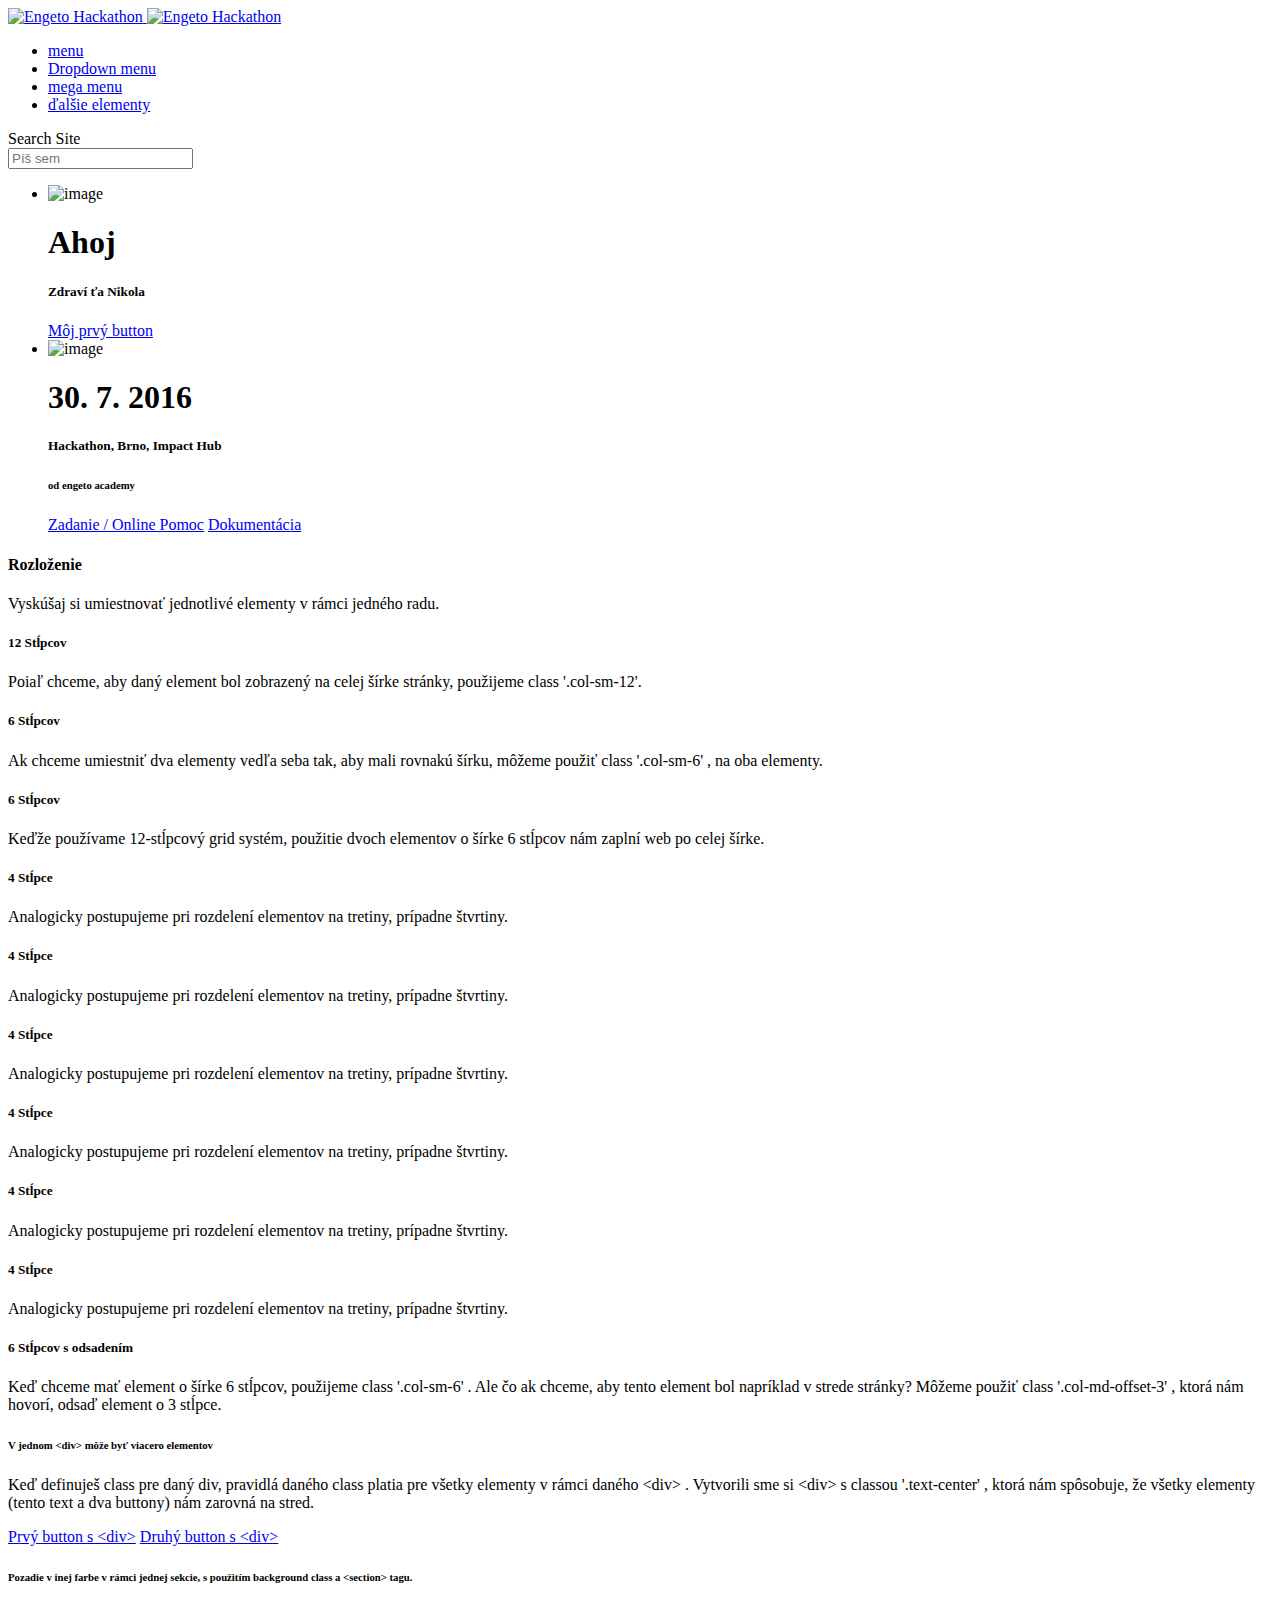
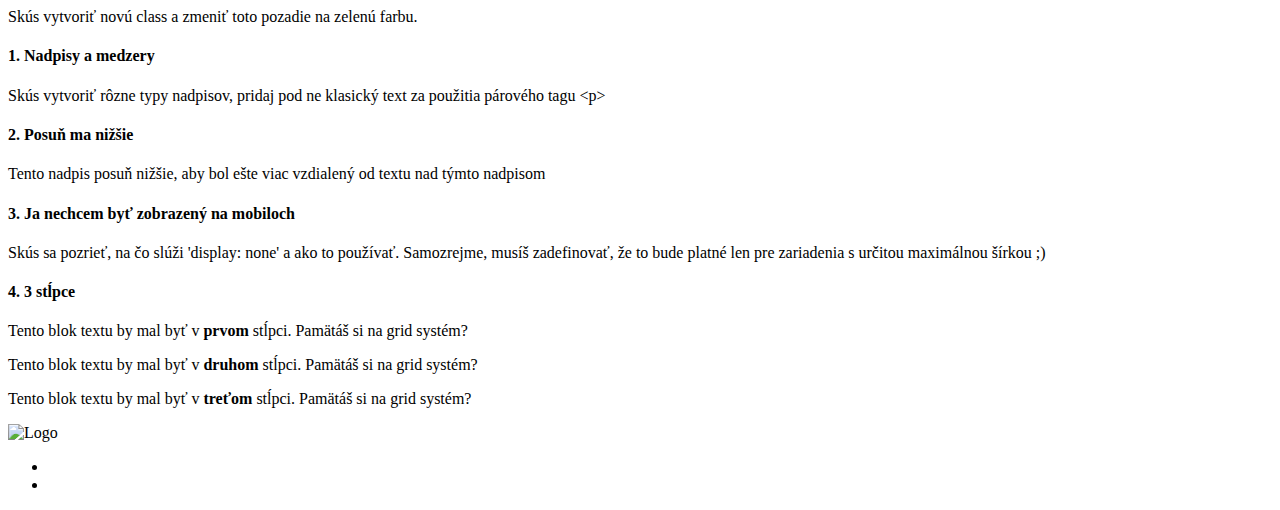
==== index.html @ cc9e34f1 "index" ====
<!doctype html>
<html lang="en">
    <head>
        <meta charset="utf-8">
        <title>Engeto Hackathon</title>
        <meta name="viewport" content="width=device-width, initial-scale=1">
        <link href="css/bootstrap.css" rel="stylesheet" type="text/css" media="all" />
        <link href="css/themify-icons.css" rel="stylesheet" type="text/css" media="all" />
        <link href="css/flexslider.css" rel="stylesheet" type="text/css" media="all" />
        <link href="css/lightbox.min.css" rel="stylesheet" type="text/css" media="all" />
        <link href="css/ytplayer.css" rel="stylesheet" type="text/css" media="all" />
        <link href="css/theme.css" rel="stylesheet" type="text/css" media="all" />
        <link href="css/custom.css" rel="stylesheet" type="text/css" media="all" />
        <link href='http://fonts.googleapis.com/css?family=Lato:300,400%7CRaleway:100,400,300,500,600,700%7COpen+Sans:400,500,600' rel='stylesheet' type='text/css'>
    </head>
    <body class="scroll-assist">
        <div class="nav-container">
            <nav class="bg-dark">
                <div class="nav-bar">
                    <div class="module left">
                        <a href="index.html">
                            <img class="logo logo-light" alt="Engeto Hackathon" src="img/hackathon_white.png" />
                            <img class="logo logo-dark" alt="Engeto Hackathon" src="img/hackathon_black.png" />
                        </a>
                    </div>
                    <div class="module widget-handle mobile-toggle right visible-sm visible-xs">
                        <i class="ti-menu"></i>
                    </div>
                    <div class="module-group right">
                        <div class="module left">
                            <ul class="menu">
                                <li>
                                    <a href="#">
                                        menu
                                    </a>
                                </li>
                                <li>
                                    <a href="#">
                                        Dropdown menu
                                    </a>
                                </li>
                                <li>
                                    <a href="#">
                                        mega menu
                                    </a>
                                </li>
                                <li>
                                    <a href="elementy.html">
                                        ďalšie elementy
                                    </a>
                                </li>
                            </ul>
                        </div>
                        <!--end of menu module-->
                        <div class="module widget-handle search-widget-handle left">
                            <div class="search">
                                <i class="ti-search"></i>
                                <span class="title">Search Site</span>
                            </div>
                            <div class="function">
                                <form class="search-form">
                                    <input type="text" placeholder="Píš sem" />
                                </form>
                            </div>
                        </div>
                    </div>
                    <!--end of module group-->
                </div>
            </nav>
        </div>
        <div class="main-container">
            <section class="cover fullscreen image-slider slider-all-controls controls-inside parallax">
                <ul class="slides">
                    <li class="overlay image-bg bg-light">
                        <div class="background-image-holder">
                            <img alt="image" class="background-image" src="img/home23.jpg" />
                        </div>
                        <div class="container v-align-transform">
                            <div class="row">
                                <div class="col-sm-10 col-sm-offset-1 text-center">
                                    <h1 class="mb40 mb-xs-16 large">Ahoj</h1>
                                    <h5 class="uppercase mb16">Zdraví ťa Nikola</h5>
                                    <a class="btn btn-lg btn-filled" href="http://www.google.cz">Môj prvý button</a>
                            </div>
                            <!--end of row-->
                        </div>
                        <!--end of container-->
                    </li>
                    <li class="overlay image-bg">
                        <div class="background-image-holder">
                            <img alt="image" class="background-image" src="img/home22.jpg" />
                        </div>
                        <div class="container v-align-transform">
                            <div class="row">
                                <div class="col-sm-offset-1 text-center col-sm-10">
                                    <h1 class="mb40 mb-xs-16 large">30. 7. 2016</h1>
                                    <h5 class="uppercase mb16">Hackathon, Brno, Impact Hub</h5>
                                    <h6 class="uppercase">od engeto academy</h6>
                                    <a class="btn btn-lg btn-filled" href="#">Zadanie / Online Pomoc</a>
                                    <a class="btn btn-lg btn-filled" href="#">Dokumentácia</a>
                                </div>
                            </div>
                            <!--end of row-->
                        </div>
                        <!--end of container-->
                    </li>
                </ul>
            </section>
            <section>
                <div class="container">
                    <div class="row">
                        <div class="col-sm-12 text-center">
                            <h4 class="uppercase mb16">Rozloženie</h4>
                            <p class="lead mb64">
                                Vyskúšaj si umiestnovať jednotlivé elementy v rámci jedného radu.
                            </p>
                        </div>
                    </div>
                    <!--end of row-->
                    <div class="row">
                        <div class="col-sm-12">
                            <div class="show-grid mb32" data-toggle="tooltip" data-placement="top" title=".col-sm-12">
                                <h5 class="uppercase">12 Stĺpcov</h5>
                                <p>
                                    Poiaľ chceme, aby daný element bol zobrazený na celej šírke stránky, použijeme class '.col-sm-12'.
                                </p>
                            </div>
                        </div>
                    </div>
                    <!--end of row-->
                    <div class="row">
                        <div class="col-sm-3">
                            <div class="show-grid mb32" data-toggle="tooltip" data-placement="top" title=".col-sm-6">
                                <h5 class="uppercase">6 Stĺpcov</h5>
                                <p>
                                    Ak chceme umiestniť dva elementy vedľa seba tak, aby mali rovnakú šírku, môžeme použiť class '.col-sm-6' , na oba elementy. 
                                </p>
                            </div>
                        </div>
                        <div class="col-sm-3">
                            <div class="show-grid mb32" data-toggle="tooltip" data-placement="top" title=".col-sm-6">
                                <h5 class="uppercase">6 Stĺpcov</h5>
                                <p>
                                    Keďže používame 12-stĺpcový grid systém, použitie dvoch elementov o šírke 6 stĺpcov nám zaplní web po celej šírke.
                                </p>
                            </div>
                        </div>
                    </div>
                    <!--end of row-->
                    <div class="row">
                        <div class="col-sm-3">
                            <div class="show-grid mb32" data-toggle="tooltip" data-placement="top" title=".col-sm-4">
                                <h5 class="uppercase">4 Stĺpce</h5>
                                <p>
                                    Analogicky postupujeme pri rozdelení elementov na tretiny, prípadne štvrtiny.
                                </p>
                            </div>
                        </div>
                        <div class="col-sm-3">
                            <div class="show-grid mb32" data-toggle="tooltip" data-placement="top" title=".col-sm-4">
                                <h5 class="uppercase">4 Stĺpce</h5>
                                <p>
                                    Analogicky postupujeme pri rozdelení elementov na tretiny, prípadne štvrtiny.
                                </p>
                            </div>
                        </div>
                        <div class="col-sm-3">
                            <div class="show-grid mb32" data-toggle="tooltip" data-placement="top" title=".col-sm-4">
                                <h5 class="uppercase">4 Stĺpce</h5>
                                <p>
                                    Analogicky postupujeme pri rozdelení elementov na tretiny, prípadne štvrtiny.
                                </p>
                            </div>
                        </div>
                    </div>
                                        <!--end of row-->
                    <div class="row">
                        <div class="col-sm-3">
                            <div class="show-grid mb32" data-toggle="tooltip" data-placement="top" title=".col-sm-4">
                                <h5 class="uppercase">4 Stĺpce</h5>
                                <p>
                                    Analogicky postupujeme pri rozdelení elementov na tretiny, prípadne štvrtiny.
                                </p>
                            </div>
                        </div>
                        <div class="col-sm-3">
                            <div class="show-grid mb32" data-toggle="tooltip" data-placement="top" title=".col-sm-4">
                                <h5 class="uppercase">4 Stĺpce</h5>
                                <p>
                                    Analogicky postupujeme pri rozdelení elementov na tretiny, prípadne štvrtiny.
                                </p>
                            </div>
                        </div>
                        <div class="col-sm-3">
                            <div class="show-grid mb32" data-toggle="tooltip" data-placement="top" title=".col-sm-4">
                                <h5 class="uppercase">4 Stĺpce</h5>
                                <p>
                                    Analogicky postupujeme pri rozdelení elementov na tretiny, prípadne štvrtiny.
                                </p>
                            </div>
                        </div>
                    </div>
                    <!--end of row-->
                    <div class="row">
                        <div class="col-sm-6 col-sm-offset-3">
                            <div class="show-grid mb32" data-toggle="tooltip" data-placement="top" title=".col-sm-6 .col-sm-offset-3">
                                <h5 class="uppercase">6 Stĺpcov s odsadením</h5>
                                <p>
                                    Keď chceme mať element o šírke 6 stĺpcov, použijeme class '.col-sm-6' . Ale čo ak chceme, aby tento element bol napríklad v strede stránky? Môžeme použiť class '.col-md-offset-3' , ktorá nám hovorí, odsaď element o 3 stĺpce.  
                                </p>
                            </div>
                        </div>
                    <!--end of row-->
                    </div>
                </div>
                <!--end of container-->
            </section>
            
            <section>
                <div class="text-center">
            
                </div>
                <div class="text-center">
                    <h6 class="uppercase">V jednom &lt;div&gt; môže byť viacero elementov</h6>
                    <p>Keď definuješ class pre daný div, pravidlá daného class platia pre všetky elementy v rámci daného &lt;div&gt; . Vytvorili sme si &lt;div&gt; s classou '.text-center' , ktorá nám spôsobuje, že všetky elementy (tento text a dva buttony) nám zarovná na stred.</p>
                    <a class="btn btn-cerny" href="#">Prvý button s &lt;div&gt;</a>
                    <a class="btn btn-cerny" href="#">Druhý button s &lt;div&gt;</a>
                </div>
            </section>
            <section class="bg-zelena">
                <div class="text-center">
                    <h6 class="uppercase">Pozadie v inej farbe v rámci jednej sekcie, s použitím background class a &lt;section&gt; tagu.</h6>
                    <p>
                        Skús vytvoriť novú class a zmeniť toto pozadie na zelenú farbu.
                    </p>
                </div>
            </section>
            <section>
                <div class="text-center">
                    <h4 class="uppercase">1. Nadpisy a medzery</h4>
                    <p>Skús vytvoriť rôzne typy nadpisov, pridaj pod ne klasický text za použitia párového tagu &lt;p&gt;</p>
                    <h4 class="uppercase">2. Posuň ma nižšie</h4>
                    <p>Tento nadpis posuň nižšie, aby bol ešte viac vzdialený od textu nad týmto nadpisom<p>
                    <h4 class="uppercase">3. Ja nechcem byť zobrazený na mobiloch</h4>
                    <p>Skús sa pozrieť, na čo slúži 'display: none' a ako to používať. Samozrejme, musíš zadefinovať, že to bude platné len pre zariadenia s určitou maximálnou šírkou ;)</p>
                    <h4 class="uppercase">4. 3 stĺpce</h4>
                    <p>Tento blok textu by mal byť v <strong>prvom</strong> stĺpci. Pamätáš si na grid systém?</p>
                    <p>Tento blok textu by mal byť v <strong>druhom</strong> stĺpci. Pamätáš si na grid systém?</p>
                    <p>Tento blok textu by mal byť v <strong>treťom</strong> stĺpci. Pamätáš si na grid systém?</p>
                </div>
            </section>
            <footer class="footer-1 bg-dark">
                <div class="container">
                    <div class="row">
                        <div class="col-sm-3">
                            <img alt="Logo" class="logo" src="img/hackathon_white.png" />
                        </div>
                        <div class="col-md-offset-6 col-sm-3 text-right">
                            <ul class="list-inline social-list">
                                <li>
                                    <a href="https://twitter.com/EngetoAcademy" target="_blank">
                                        <i class="ti-twitter-alt"></i>
                                    </a>
                                </li>
                                <li>
                                    <a href="https://www.facebook.com/engetocom/" target="_blank">
                                        <i class="ti-facebook"></i>
                                    </a>
                                </li>
                            </ul>
                        </div>
                    </div>
                    <!--end of row-->
                </div>
                <!--end of container-->
            </footer>
        </div>
        <!-- Odkomentuj tento element, môžeš ho na hackathone použiť, napríklad na promo nasledujúceho inspiratívneho rána.
        <div class="modal-strip bg-white">
            <div class="container">
                <div class="row">
                    <div class="col-sm-12 overflow-hidden">
                        <i class="ti-announcement icon icon-sm pull-left color-primary"></i>
                        <p class="mb0 pull-left">
                            <strong>Dňa 28. 9. 2016 od 8:00</strong> na Malinovského námestí sa uskutoční naše ďalšie stretnutie!</p>
                        <a class="btn btn-sm btn-filled mb0" href="#">Chcem sa zúčastniť</a>
                    </div>
                </div>
            </div>
        -->
        </div>
        <!--end modal strip-->
        <script src="js/jquery.min.js"></script>
        <script src="js/bootstrap.min.js"></script>
        <script src="js/flickr.js"></script>
        <script src="js/flexslider.min.js"></script>
        <script src="js/lightbox.min.js"></script>
        <script src="js/masonry.min.js"></script>
        <script src="js/twitterfetcher.min.js"></script>
        <script src="js/spectragram.min.js"></script>
        <script src="js/ytplayer.min.js"></script>
        <script src="js/countdown.min.js"></script>
        <script src="js/smooth-scroll.min.js"></script>
        <script src="js/parallax.js"></script>
        <script src="js/scripts.js"></script>
    </body>
</html>
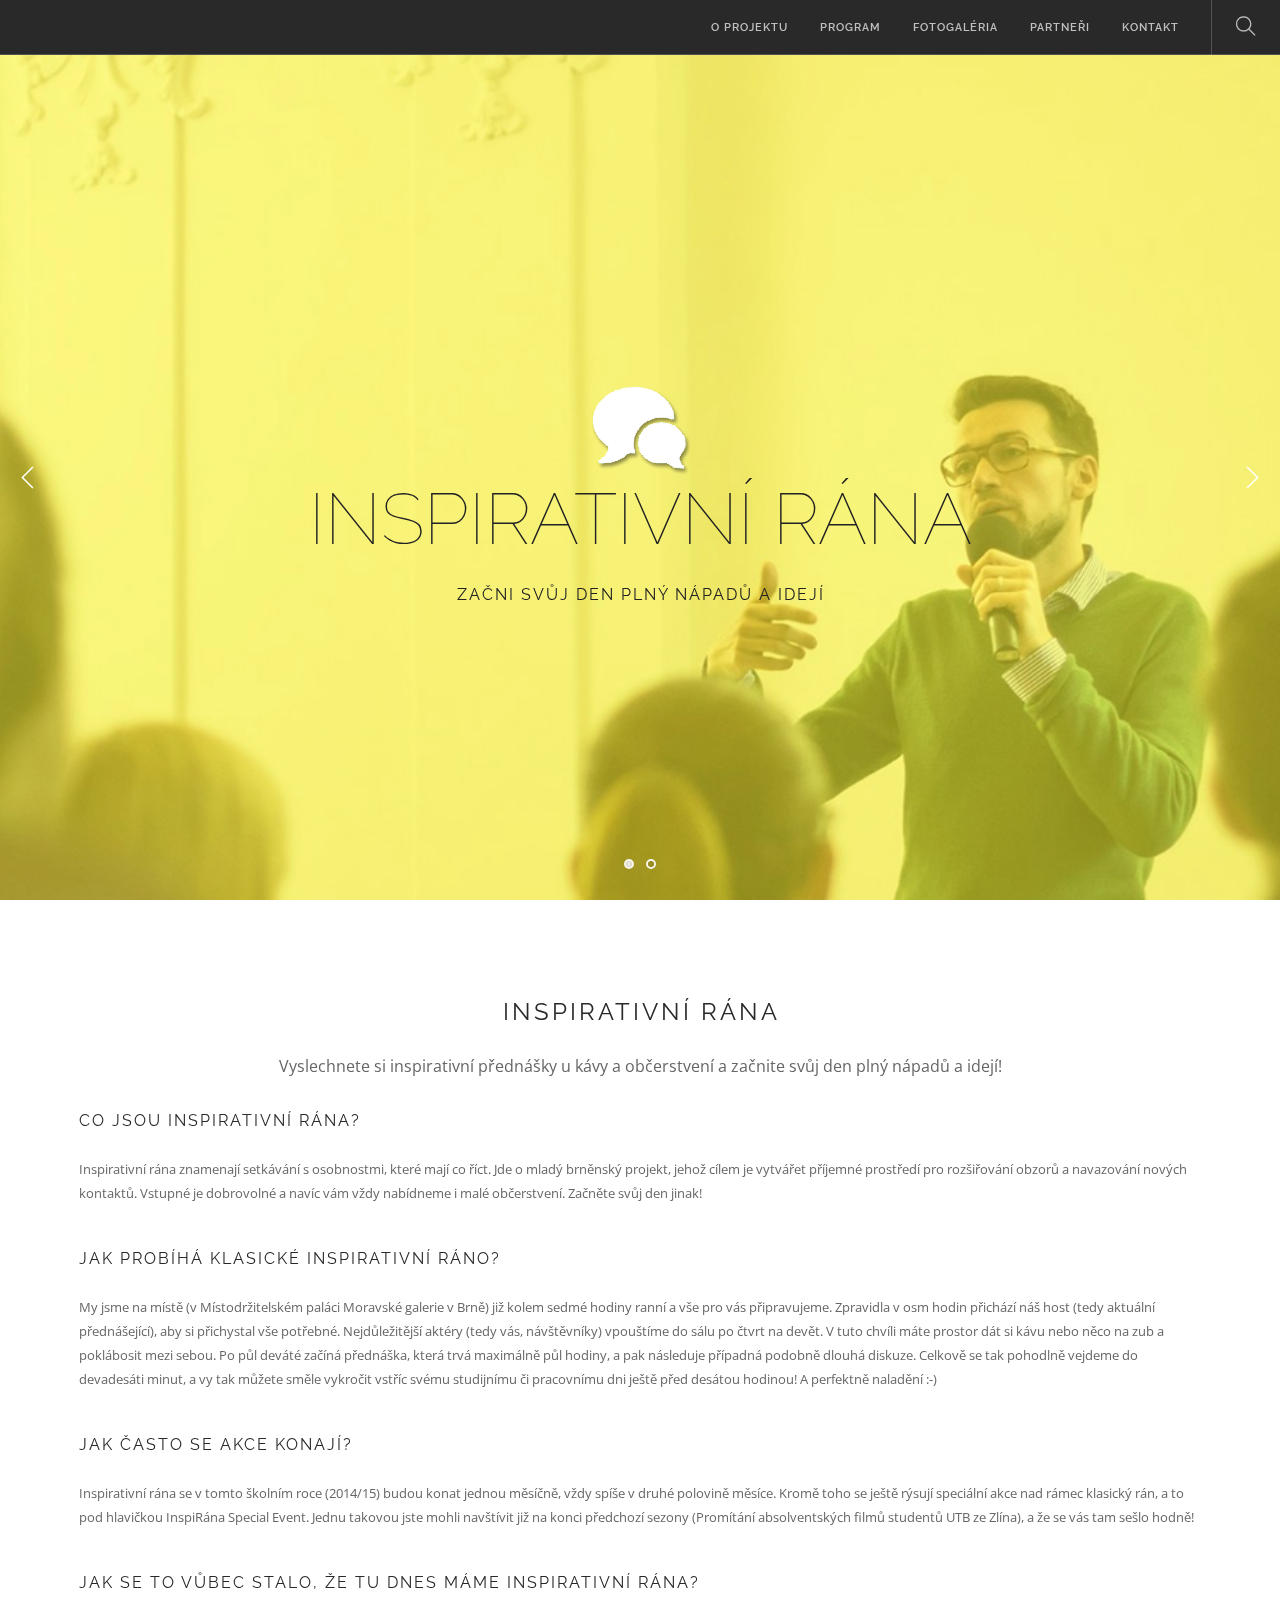
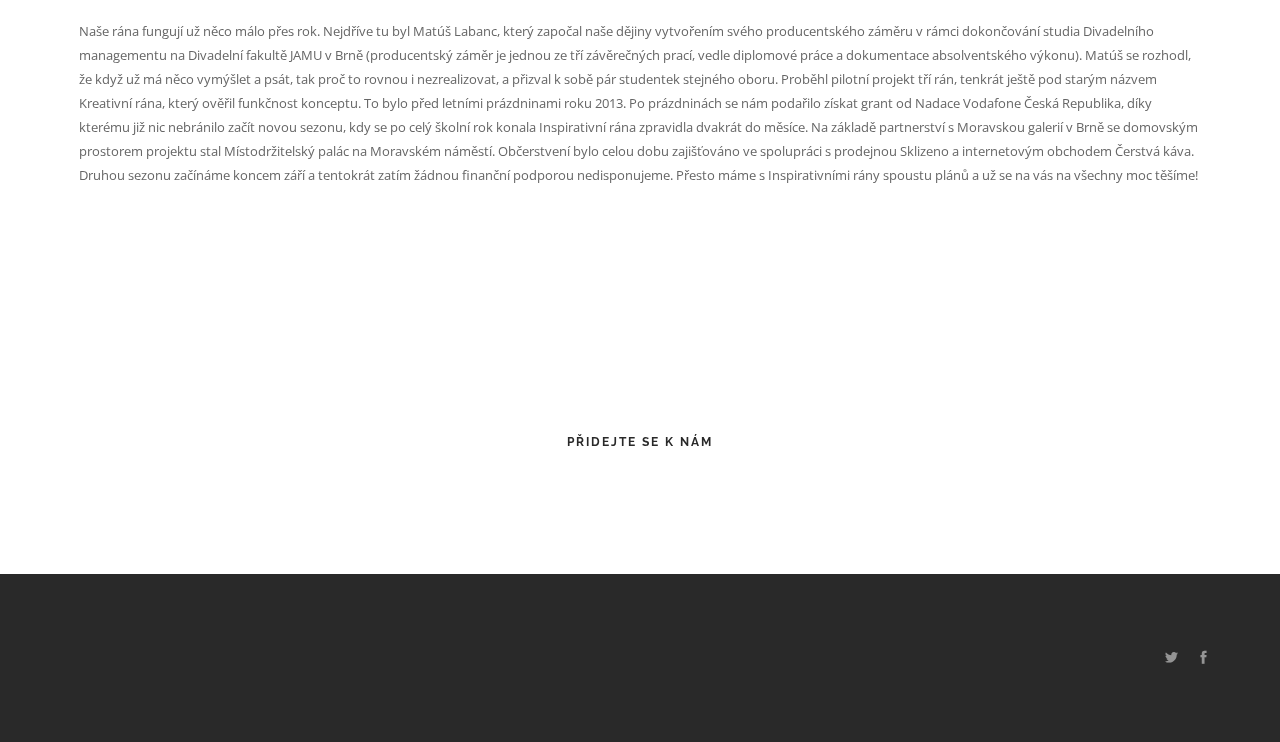
==== commit 887321c0: "all" ====
--- a/index.html
+++ b/index.html
@@ -19,7 +19,6 @@
                 <div class="nav-bar">
                     <div class="module left">
                         <a href="index.html">
-                            <img class="logo logo-light" alt="Engeto Hackathon" src="img/hackathon_white.png" />
                             <img class="logo logo-dark" alt="Engeto Hackathon" src="img/hackathon_black.png" />
                         </a>
                     </div>
@@ -31,22 +30,27 @@
                             <ul class="menu">
                                 <li>
                                     <a href="#">
-                                        menu
+                                        o projektu
                                     </a>
                                 </li>
                                 <li>
                                     <a href="#">
-                                        Dropdown menu
+                                        program
                                     </a>
                                 </li>
                                 <li>
                                     <a href="#">
-                                        mega menu
+                                        fotogaléria
                                     </a>
                                 </li>
                                 <li>
                                     <a href="elementy.html">
-                                        ďalšie elementy
+                                        partneři
+                                    </a>
+                                </li>
+                                <li>
+                                    <a href="elementy.html">
+                                        kontakt
                                     </a>
                                 </li>
                             </ul>
@@ -73,31 +77,29 @@
                 <ul class="slides">
                     <li class="overlay image-bg bg-light">
                         <div class="background-image-holder">
-                            <img alt="image" class="background-image" src="img/home23.jpg" />
+                            <img alt="image" class="background-image" src="img/rano28-2.jpg" />
                         </div>
                         <div class="container v-align-transform">
                             <div class="row">
                                 <div class="col-sm-10 col-sm-offset-1 text-center">
-                                    <h1 class="mb40 mb-xs-16 large">Ahoj</h1>
-                                    <h5 class="uppercase mb16">Zdraví ťa Nikola</h5>
-                                    <a class="btn btn-lg btn-filled" href="http://www.google.cz">Môj prvý button</a>
-                            </div>
+                                    <img alt="image" class="" src="img/favicon.png" />
+                                    <h1 class="mb40 mb-xs-16 large">INSPIRATIVNÍ RÁNA</h1>
+                                    <h5 class="uppercase mb16">začni svůj den plný nápadů a idejí</h5>
+                          </div>
                             <!--end of row-->
                         </div>
                         <!--end of container-->
                     </li>
                     <li class="overlay image-bg">
                         <div class="background-image-holder">
-                            <img alt="image" class="background-image" src="img/home22.jpg" />
+                            <img alt="image" class="background-image" src="img/rano28-3.jpg" />
                         </div>
                         <div class="container v-align-transform">
                             <div class="row">
                                 <div class="col-sm-offset-1 text-center col-sm-10">
-                                    <h1 class="mb40 mb-xs-16 large">30. 7. 2016</h1>
-                                    <h5 class="uppercase mb16">Hackathon, Brno, Impact Hub</h5>
-                                    <h6 class="uppercase">od engeto academy</h6>
-                                    <a class="btn btn-lg btn-filled" href="#">Zadanie / Online Pomoc</a>
-                                    <a class="btn btn-lg btn-filled" href="#">Dokumentácia</a>
+                                    <h1 class="mb40 mb-xs-16 large">30. 8. 2016</h1>
+                                    <h5 class="uppercase mb16">Inspirativní ráno #35 s Petrem Švacarou</h5>
+                                    <h6 class="uppercase">Místodržitelský palác, Brno</h6>
                                 </div>
                             </div>
                             <!--end of row-->
@@ -110,9 +112,9 @@
                 <div class="container">
                     <div class="row">
                         <div class="col-sm-12 text-center">
-                            <h4 class="uppercase mb16">Rozloženie</h4>
+                            <h4 class="uppercase mb16">Inspirativní rána</h4>
                             <p class="lead mb64">
-                                Vyskúšaj si umiestnovať jednotlivé elementy v rámci jedného radu.
+                              Vyslechnete si inspirativní přednášky u kávy a občerstvení a začnite svůj den plný nápadů a idejí!
                             </p>
                         </div>
                     </div>
@@ -120,96 +122,50 @@
                     <div class="row">
                         <div class="col-sm-12">
                             <div class="show-grid mb32" data-toggle="tooltip" data-placement="top" title=".col-sm-12">
-                                <h5 class="uppercase">12 Stĺpcov</h5>
-                                <p>
-                                    Poiaľ chceme, aby daný element bol zobrazený na celej šírke stránky, použijeme class '.col-sm-12'.
-                                </p>
-                            </div>
-                        </div>
-                    </div>
-                    <!--end of row-->
-                    <div class="row">
-                        <div class="col-sm-3">
+                                <h5 class="uppercase">Co jsou Inspirativní rána?</h5>
+                                <p>
+                                    Inspirativní rána znamenají setkávání s osobnostmi, které mají co říct. Jde o mladý brněnský projekt, jehož cílem je vytvářet příjemné prostředí pro rozšiřování obzorů a navazování nových kontaktů. Vstupné je dobrovolné a navíc vám vždy nabídneme i malé občerstvení. Začněte svůj den jinak!
+                                </p>
+                            </div>
+                        </div>
+                    </div>
+                    <!--end of row-->
+                    <div class="row">
+                        <div class="col-sm-12">
                             <div class="show-grid mb32" data-toggle="tooltip" data-placement="top" title=".col-sm-6">
-                                <h5 class="uppercase">6 Stĺpcov</h5>
-                                <p>
-                                    Ak chceme umiestniť dva elementy vedľa seba tak, aby mali rovnakú šírku, môžeme použiť class '.col-sm-6' , na oba elementy. 
-                                </p>
-                            </div>
-                        </div>
-                        <div class="col-sm-3">
+                                <h5 class="uppercase">Jak probíhá klasické Inspirativní ráno?</h5>
+                                <p>
+                                    My jsme na místě (v Místodržitelském paláci Moravské galerie v Brně) již kolem sedmé hodiny ranní a vše pro vás připravujeme. Zpravidla v osm hodin přichází náš host (tedy aktuální přednášející), aby si přichystal vše potřebné. Nejdůležitější aktéry (tedy vás, návštěvníky) vpouštíme do sálu po čtvrt na devět. V tuto chvíli máte prostor dát si kávu nebo něco na zub a poklábosit mezi sebou. Po půl deváté začíná přednáška, která trvá maximálně půl hodiny, a pak následuje případná podobně dlouhá diskuze. Celkově se tak pohodlně vejdeme do devadesáti minut, a vy tak můžete směle vykročit vstříc svému studijnímu či pracovnímu dni ještě před desátou hodinou! A perfektně naladění :-) 
+                                </p>
+                           </div>
+                           <div class="row">
+                        <div class="col-sm-12">
+                            <div class="show-grid mb32" data-toggle="tooltip" data-placement="top" title=".col-sm-12">
+                                <h5 class="uppercase">Jak často se akce konají?</h5>
+                                <p>
+                                    Inspirativní rána se v tomto školním roce (2014/15) budou konat jednou měsíčně, vždy spíše v druhé polovině měsíce. Kromě toho se ještě rýsují speciální akce nad rámec klasický rán, a to pod hlavičkou InspiRána Special Event. Jednu takovou jste mohli navštívit již na konci předchozí sezony (Promítání absolventských filmů studentů UTB ze Zlína), a že se vás tam sešlo hodně!
+                                </p>
+                                 </div>
+                        </div>
+                        </div>
+                         <div class="row">
+                        <div class="col-sm-12">
                             <div class="show-grid mb32" data-toggle="tooltip" data-placement="top" title=".col-sm-6">
-                                <h5 class="uppercase">6 Stĺpcov</h5>
-                                <p>
-                                    Keďže používame 12-stĺpcový grid systém, použitie dvoch elementov o šírke 6 stĺpcov nám zaplní web po celej šírke.
-                                </p>
-                            </div>
-                        </div>
-                    </div>
-                    <!--end of row-->
-                    <div class="row">
-                        <div class="col-sm-3">
+                                <h5 class="uppercase">Jak se to vůbec stalo, že tu dnes máme Inspirativní rána?</h5>
+                                <p>
+                                    Naše rána fungují už něco málo přes rok. Nejdříve tu byl Matúš Labanc, který započal naše dějiny vytvořením svého producentského záměru v rámci dokončování studia Divadelního managementu na Divadelní fakultě JAMU v Brně (producentský záměr je jednou ze tří závěrečných prací, vedle diplomové práce a dokumentace absolventského výkonu). Matúš se rozhodl, že když už má něco vymýšlet a psát, tak proč to rovnou i nezrealizovat, a přizval k sobě pár studentek stejného oboru. Proběhl pilotní projekt tří rán, tenkrát ještě pod starým názvem Kreativní rána, který ověřil funkčnost konceptu. To bylo před letními prázdninami roku 2013.
+                                    Po prázdninách se nám podařilo získat grant od Nadace Vodafone Česká Republika, díky kterému již nic nebránilo začít novou sezonu, kdy se po celý školní rok konala Inspirativní rána zpravidla dvakrát do měsíce. Na základě partnerství s Moravskou galerií v Brně se domovským prostorem projektu stal Místodržitelský palác na Moravském náměstí. Občerstvení bylo celou dobu zajišťováno ve spolupráci s prodejnou Sklizeno a internetovým obchodem Čerstvá káva.
+                                    Druhou sezonu začínáme koncem září a tentokrát zatím žádnou finanční podporou nedisponujeme. Přesto máme s Inspirativními rány spoustu plánů a už se na vás na všechny moc těšíme!
+                                </p>
+                            </div>
+                        </div>
+                    </div>
+                    <!--end of row-->
+                    <div class="row">
+                        <div class="col-sm-12">
                             <div class="show-grid mb32" data-toggle="tooltip" data-placement="top" title=".col-sm-4">
-                                <h5 class="uppercase">4 Stĺpce</h5>
-                                <p>
-                                    Analogicky postupujeme pri rozdelení elementov na tretiny, prípadne štvrtiny.
-                                </p>
-                            </div>
-                        </div>
-                        <div class="col-sm-3">
-                            <div class="show-grid mb32" data-toggle="tooltip" data-placement="top" title=".col-sm-4">
-                                <h5 class="uppercase">4 Stĺpce</h5>
-                                <p>
-                                    Analogicky postupujeme pri rozdelení elementov na tretiny, prípadne štvrtiny.
-                                </p>
-                            </div>
-                        </div>
-                        <div class="col-sm-3">
-                            <div class="show-grid mb32" data-toggle="tooltip" data-placement="top" title=".col-sm-4">
-                                <h5 class="uppercase">4 Stĺpce</h5>
-                                <p>
-                                    Analogicky postupujeme pri rozdelení elementov na tretiny, prípadne štvrtiny.
-                                </p>
-                            </div>
-                        </div>
-                    </div>
-                                        <!--end of row-->
-                    <div class="row">
-                        <div class="col-sm-3">
-                            <div class="show-grid mb32" data-toggle="tooltip" data-placement="top" title=".col-sm-4">
-                                <h5 class="uppercase">4 Stĺpce</h5>
-                                <p>
-                                    Analogicky postupujeme pri rozdelení elementov na tretiny, prípadne štvrtiny.
-                                </p>
-                            </div>
-                        </div>
-                        <div class="col-sm-3">
-                            <div class="show-grid mb32" data-toggle="tooltip" data-placement="top" title=".col-sm-4">
-                                <h5 class="uppercase">4 Stĺpce</h5>
-                                <p>
-                                    Analogicky postupujeme pri rozdelení elementov na tretiny, prípadne štvrtiny.
-                                </p>
-                            </div>
-                        </div>
-                        <div class="col-sm-3">
-                            <div class="show-grid mb32" data-toggle="tooltip" data-placement="top" title=".col-sm-4">
-                                <h5 class="uppercase">4 Stĺpce</h5>
-                                <p>
-                                    Analogicky postupujeme pri rozdelení elementov na tretiny, prípadne štvrtiny.
-                                </p>
-                            </div>
-                        </div>
-                    </div>
-                    <!--end of row-->
-                    <div class="row">
-                        <div class="col-sm-6 col-sm-offset-3">
-                            <div class="show-grid mb32" data-toggle="tooltip" data-placement="top" title=".col-sm-6 .col-sm-offset-3">
-                                <h5 class="uppercase">6 Stĺpcov s odsadením</h5>
-                                <p>
-                                    Keď chceme mať element o šírke 6 stĺpcov, použijeme class '.col-sm-6' . Ale čo ak chceme, aby tento element bol napríklad v strede stránky? Môžeme použiť class '.col-md-offset-3' , ktorá nám hovorí, odsaď element o 3 stĺpce.  
-                                </p>
-                            </div>
-                        </div>
+                            
+                            </div>
                     <!--end of row-->
                     </div>
                 </div>
@@ -221,39 +177,15 @@
             
                 </div>
                 <div class="text-center">
-                    <h6 class="uppercase">V jednom &lt;div&gt; môže byť viacero elementov</h6>
-                    <p>Keď definuješ class pre daný div, pravidlá daného class platia pre všetky elementy v rámci daného &lt;div&gt; . Vytvorili sme si &lt;div&gt; s classou '.text-center' , ktorá nám spôsobuje, že všetky elementy (tento text a dva buttony) nám zarovná na stred.</p>
-                    <a class="btn btn-cerny" href="#">Prvý button s &lt;div&gt;</a>
-                    <a class="btn btn-cerny" href="#">Druhý button s &lt;div&gt;</a>
-                </div>
-            </section>
-            <section class="bg-zelena">
-                <div class="text-center">
-                    <h6 class="uppercase">Pozadie v inej farbe v rámci jednej sekcie, s použitím background class a &lt;section&gt; tagu.</h6>
-                    <p>
-                        Skús vytvoriť novú class a zmeniť toto pozadie na zelenú farbu.
-                    </p>
-                </div>
-            </section>
-            <section>
-                <div class="text-center">
-                    <h4 class="uppercase">1. Nadpisy a medzery</h4>
-                    <p>Skús vytvoriť rôzne typy nadpisov, pridaj pod ne klasický text za použitia párového tagu &lt;p&gt;</p>
-                    <h4 class="uppercase">2. Posuň ma nižšie</h4>
-                    <p>Tento nadpis posuň nižšie, aby bol ešte viac vzdialený od textu nad týmto nadpisom<p>
-                    <h4 class="uppercase">3. Ja nechcem byť zobrazený na mobiloch</h4>
-                    <p>Skús sa pozrieť, na čo slúži 'display: none' a ako to používať. Samozrejme, musíš zadefinovať, že to bude platné len pre zariadenia s určitou maximálnou šírkou ;)</p>
-                    <h4 class="uppercase">4. 3 stĺpce</h4>
-                    <p>Tento blok textu by mal byť v <strong>prvom</strong> stĺpci. Pamätáš si na grid systém?</p>
-                    <p>Tento blok textu by mal byť v <strong>druhom</strong> stĺpci. Pamätáš si na grid systém?</p>
-                    <p>Tento blok textu by mal byť v <strong>treťom</strong> stĺpci. Pamätáš si na grid systém?</p>
+                    <h6 class="uppercase">Přidejte se k nám</h6>
+                </div>
+                </div>
                 </div>
             </section>
             <footer class="footer-1 bg-dark">
                 <div class="container">
                     <div class="row">
                         <div class="col-sm-3">
-                            <img alt="Logo" class="logo" src="img/hackathon_white.png" />
                         </div>
                         <div class="col-md-offset-6 col-sm-3 text-right">
                             <ul class="list-inline social-list">
--- a/css/themify-icons.css
+++ b/css/themify-icons.css
@@ -0,0 +1,1081 @@
+@font-face {
+	font-family: 'themify';
+	src:url('../fonts/themify.eot?');
+	src:url('../fonts/themify.eot?#iefix-fvbane') format('embedded-opentype'),
+		url('../fonts/themify.woff') format('woff'),
+		url('../fonts/themify.ttf') format('truetype'),
+		url('../fonts/themify.svg') format('svg');
+	font-weight: normal;
+	font-style: normal;
+}
+
+[class^="ti-"], [class*=" ti-"] {
+	font-family: 'themify';
+	speak: none;
+	font-style: normal;
+	font-weight: normal;
+	font-variant: normal;
+	text-transform: none;
+	line-height: 1;
+
+	/* Better Font Rendering =========== */
+	-webkit-font-smoothing: antialiased;
+	-moz-osx-font-smoothing: grayscale;
+}
+
+.ti-wand:before {
+	content: "\e600";
+}
+.ti-volume:before {
+	content: "\e601";
+}
+.ti-user:before {
+	content: "\e602";
+}
+.ti-unlock:before {
+	content: "\e603";
+}
+.ti-unlink:before {
+	content: "\e604";
+}
+.ti-trash:before {
+	content: "\e605";
+}
+.ti-thought:before {
+	content: "\e606";
+}
+.ti-target:before {
+	content: "\e607";
+}
+.ti-tag:before {
+	content: "\e608";
+}
+.ti-tablet:before {
+	content: "\e609";
+}
+.ti-star:before {
+	content: "\e60a";
+}
+.ti-spray:before {
+	content: "\e60b";
+}
+.ti-signal:before {
+	content: "\e60c";
+}
+.ti-shopping-cart:before {
+	content: "\e60d";
+}
+.ti-shopping-cart-full:before {
+	content: "\e60e";
+}
+.ti-settings:before {
+	content: "\e60f";
+}
+.ti-search:before {
+	content: "\e610";
+}
+.ti-zoom-in:before {
+	content: "\e611";
+}
+.ti-zoom-out:before {
+	content: "\e612";
+}
+.ti-cut:before {
+	content: "\e613";
+}
+.ti-ruler:before {
+	content: "\e614";
+}
+.ti-ruler-pencil:before {
+	content: "\e615";
+}
+.ti-ruler-alt:before {
+	content: "\e616";
+}
+.ti-bookmark:before {
+	content: "\e617";
+}
+.ti-bookmark-alt:before {
+	content: "\e618";
+}
+.ti-reload:before {
+	content: "\e619";
+}
+.ti-plus:before {
+	content: "\e61a";
+}
+.ti-pin:before {
+	content: "\e61b";
+}
+.ti-pencil:before {
+	content: "\e61c";
+}
+.ti-pencil-alt:before {
+	content: "\e61d";
+}
+.ti-paint-roller:before {
+	content: "\e61e";
+}
+.ti-paint-bucket:before {
+	content: "\e61f";
+}
+.ti-na:before {
+	content: "\e620";
+}
+.ti-mobile:before {
+	content: "\e621";
+}
+.ti-minus:before {
+	content: "\e622";
+}
+.ti-medall:before {
+	content: "\e623";
+}
+.ti-medall-alt:before {
+	content: "\e624";
+}
+.ti-marker:before {
+	content: "\e625";
+}
+.ti-marker-alt:before {
+	content: "\e626";
+}
+.ti-arrow-up:before {
+	content: "\e627";
+}
+.ti-arrow-right:before {
+	content: "\e628";
+}
+.ti-arrow-left:before {
+	content: "\e629";
+}
+.ti-arrow-down:before {
+	content: "\e62a";
+}
+.ti-lock:before {
+	content: "\e62b";
+}
+.ti-location-arrow:before {
+	content: "\e62c";
+}
+.ti-link:before {
+	content: "\e62d";
+}
+.ti-layout:before {
+	content: "\e62e";
+}
+.ti-layers:before {
+	content: "\e62f";
+}
+.ti-layers-alt:before {
+	content: "\e630";
+}
+.ti-key:before {
+	content: "\e631";
+}
+.ti-import:before {
+	content: "\e632";
+}
+.ti-image:before {
+	content: "\e633";
+}
+.ti-heart:before {
+	content: "\e634";
+}
+.ti-heart-broken:before {
+	content: "\e635";
+}
+.ti-hand-stop:before {
+	content: "\e636";
+}
+.ti-hand-open:before {
+	content: "\e637";
+}
+.ti-hand-drag:before {
+	content: "\e638";
+}
+.ti-folder:before {
+	content: "\e639";
+}
+.ti-flag:before {
+	content: "\e63a";
+}
+.ti-flag-alt:before {
+	content: "\e63b";
+}
+.ti-flag-alt-2:before {
+	content: "\e63c";
+}
+.ti-eye:before {
+	content: "\e63d";
+}
+.ti-export:before {
+	content: "\e63e";
+}
+.ti-exchange-vertical:before {
+	content: "\e63f";
+}
+.ti-desktop:before {
+	content: "\e640";
+}
+.ti-cup:before {
+	content: "\e641";
+}
+.ti-crown:before {
+	content: "\e642";
+}
+.ti-comments:before {
+	content: "\e643";
+}
+.ti-comment:before {
+	content: "\e644";
+}
+.ti-comment-alt:before {
+	content: "\e645";
+}
+.ti-close:before {
+	content: "\e646";
+}
+.ti-clip:before {
+	content: "\e647";
+}
+.ti-angle-up:before {
+	content: "\e648";
+}
+.ti-angle-right:before {
+	content: "\e649";
+}
+.ti-angle-left:before {
+	content: "\e64a";
+}
+.ti-angle-down:before {
+	content: "\e64b";
+}
+.ti-check:before {
+	content: "\e64c";
+}
+.ti-check-box:before {
+	content: "\e64d";
+}
+.ti-camera:before {
+	content: "\e64e";
+}
+.ti-announcement:before {
+	content: "\e64f";
+}
+.ti-brush:before {
+	content: "\e650";
+}
+.ti-briefcase:before {
+	content: "\e651";
+}
+.ti-bolt:before {
+	content: "\e652";
+}
+.ti-bolt-alt:before {
+	content: "\e653";
+}
+.ti-blackboard:before {
+	content: "\e654";
+}
+.ti-bag:before {
+	content: "\e655";
+}
+.ti-move:before {
+	content: "\e656";
+}
+.ti-arrows-vertical:before {
+	content: "\e657";
+}
+.ti-arrows-horizontal:before {
+	content: "\e658";
+}
+.ti-fullscreen:before {
+	content: "\e659";
+}
+.ti-arrow-top-right:before {
+	content: "\e65a";
+}
+.ti-arrow-top-left:before {
+	content: "\e65b";
+}
+.ti-arrow-circle-up:before {
+	content: "\e65c";
+}
+.ti-arrow-circle-right:before {
+	content: "\e65d";
+}
+.ti-arrow-circle-left:before {
+	content: "\e65e";
+}
+.ti-arrow-circle-down:before {
+	content: "\e65f";
+}
+.ti-angle-double-up:before {
+	content: "\e660";
+}
+.ti-angle-double-right:before {
+	content: "\e661";
+}
+.ti-angle-double-left:before {
+	content: "\e662";
+}
+.ti-angle-double-down:before {
+	content: "\e663";
+}
+.ti-zip:before {
+	content: "\e664";
+}
+.ti-world:before {
+	content: "\e665";
+}
+.ti-wheelchair:before {
+	content: "\e666";
+}
+.ti-view-list:before {
+	content: "\e667";
+}
+.ti-view-list-alt:before {
+	content: "\e668";
+}
+.ti-view-grid:before {
+	content: "\e669";
+}
+.ti-uppercase:before {
+	content: "\e66a";
+}
+.ti-upload:before {
+	content: "\e66b";
+}
+.ti-underline:before {
+	content: "\e66c";
+}
+.ti-truck:before {
+	content: "\e66d";
+}
+.ti-timer:before {
+	content: "\e66e";
+}
+.ti-ticket:before {
+	content: "\e66f";
+}
+.ti-thumb-up:before {
+	content: "\e670";
+}
+.ti-thumb-down:before {
+	content: "\e671";
+}
+.ti-text:before {
+	content: "\e672";
+}
+.ti-stats-up:before {
+	content: "\e673";
+}
+.ti-stats-down:before {
+	content: "\e674";
+}
+.ti-split-v:before {
+	content: "\e675";
+}
+.ti-split-h:before {
+	content: "\e676";
+}
+.ti-smallcap:before {
+	content: "\e677";
+}
+.ti-shine:before {
+	content: "\e678";
+}
+.ti-shift-right:before {
+	content: "\e679";
+}
+.ti-shift-left:before {
+	content: "\e67a";
+}
+.ti-shield:before {
+	content: "\e67b";
+}
+.ti-notepad:before {
+	content: "\e67c";
+}
+.ti-server:before {
+	content: "\e67d";
+}
+.ti-quote-right:before {
+	content: "\e67e";
+}
+.ti-quote-left:before {
+	content: "\e67f";
+}
+.ti-pulse:before {
+	content: "\e680";
+}
+.ti-printer:before {
+	content: "\e681";
+}
+.ti-power-off:before {
+	content: "\e682";
+}
+.ti-plug:before {
+	content: "\e683";
+}
+.ti-pie-chart:before {
+	content: "\e684";
+}
+.ti-paragraph:before {
+	content: "\e685";
+}
+.ti-panel:before {
+	content: "\e686";
+}
+.ti-package:before {
+	content: "\e687";
+}
+.ti-music:before {
+	content: "\e688";
+}
+.ti-music-alt:before {
+	content: "\e689";
+}
+.ti-mouse:before {
+	content: "\e68a";
+}
+.ti-mouse-alt:before {
+	content: "\e68b";
+}
+.ti-money:before {
+	content: "\e68c";
+}
+.ti-microphone:before {
+	content: "\e68d";
+}
+.ti-menu:before {
+	content: "\e68e";
+}
+.ti-menu-alt:before {
+	content: "\e68f";
+}
+.ti-map:before {
+	content: "\e690";
+}
+.ti-map-alt:before {
+	content: "\e691";
+}
+.ti-loop:before {
+	content: "\e692";
+}
+.ti-location-pin:before {
+	content: "\e693";
+}
+.ti-list:before {
+	content: "\e694";
+}
+.ti-light-bulb:before {
+	content: "\e695";
+}
+.ti-Italic:before {
+	content: "\e696";
+}
+.ti-info:before {
+	content: "\e697";
+}
+.ti-infinite:before {
+	content: "\e698";
+}
+.ti-id-badge:before {
+	content: "\e699";
+}
+.ti-hummer:before {
+	content: "\e69a";
+}
+.ti-home:before {
+	content: "\e69b";
+}
+.ti-help:before {
+	content: "\e69c";
+}
+.ti-headphone:before {
+	content: "\e69d";
+}
+.ti-harddrives:before {
+	content: "\e69e";
+}
+.ti-harddrive:before {
+	content: "\e69f";
+}
+.ti-gift:before {
+	content: "\e6a0";
+}
+.ti-game:before {
+	content: "\e6a1";
+}
+.ti-filter:before {
+	content: "\e6a2";
+}
+.ti-files:before {
+	content: "\e6a3";
+}
+.ti-file:before {
+	content: "\e6a4";
+}
+.ti-eraser:before {
+	content: "\e6a5";
+}
+.ti-envelope:before {
+	content: "\e6a6";
+}
+.ti-download:before {
+	content: "\e6a7";
+}
+.ti-direction:before {
+	content: "\e6a8";
+}
+.ti-direction-alt:before {
+	content: "\e6a9";
+}
+.ti-dashboard:before {
+	content: "\e6aa";
+}
+.ti-control-stop:before {
+	content: "\e6ab";
+}
+.ti-control-shuffle:before {
+	content: "\e6ac";
+}
+.ti-control-play:before {
+	content: "\e6ad";
+}
+.ti-control-pause:before {
+	content: "\e6ae";
+}
+.ti-control-forward:before {
+	content: "\e6af";
+}
+.ti-control-backward:before {
+	content: "\e6b0";
+}
+.ti-cloud:before {
+	content: "\e6b1";
+}
+.ti-cloud-up:before {
+	content: "\e6b2";
+}
+.ti-cloud-down:before {
+	content: "\e6b3";
+}
+.ti-clipboard:before {
+	content: "\e6b4";
+}
+.ti-car:before {
+	content: "\e6b5";
+}
+.ti-calendar:before {
+	content: "\e6b6";
+}
+.ti-book:before {
+	content: "\e6b7";
+}
+.ti-bell:before {
+	content: "\e6b8";
+}
+.ti-basketball:before {
+	content: "\e6b9";
+}
+.ti-bar-chart:before {
+	content: "\e6ba";
+}
+.ti-bar-chart-alt:before {
+	content: "\e6bb";
+}
+.ti-back-right:before {
+	content: "\e6bc";
+}
+.ti-back-left:before {
+	content: "\e6bd";
+}
+.ti-arrows-corner:before {
+	content: "\e6be";
+}
+.ti-archive:before {
+	content: "\e6bf";
+}
+.ti-anchor:before {
+	content: "\e6c0";
+}
+.ti-align-right:before {
+	content: "\e6c1";
+}
+.ti-align-left:before {
+	content: "\e6c2";
+}
+.ti-align-justify:before {
+	content: "\e6c3";
+}
+.ti-align-center:before {
+	content: "\e6c4";
+}
+.ti-alert:before {
+	content: "\e6c5";
+}
+.ti-alarm-clock:before {
+	content: "\e6c6";
+}
+.ti-agenda:before {
+	content: "\e6c7";
+}
+.ti-write:before {
+	content: "\e6c8";
+}
+.ti-window:before {
+	content: "\e6c9";
+}
+.ti-widgetized:before {
+	content: "\e6ca";
+}
+.ti-widget:before {
+	content: "\e6cb";
+}
+.ti-widget-alt:before {
+	content: "\e6cc";
+}
+.ti-wallet:before {
+	content: "\e6cd";
+}
+.ti-video-clapper:before {
+	content: "\e6ce";
+}
+.ti-video-camera:before {
+	content: "\e6cf";
+}
+.ti-vector:before {
+	content: "\e6d0";
+}
+.ti-themify-logo:before {
+	content: "\e6d1";
+}
+.ti-themify-favicon:before {
+	content: "\e6d2";
+}
+.ti-themify-favicon-alt:before {
+	content: "\e6d3";
+}
+.ti-support:before {
+	content: "\e6d4";
+}
+.ti-stamp:before {
+	content: "\e6d5";
+}
+.ti-split-v-alt:before {
+	content: "\e6d6";
+}
+.ti-slice:before {
+	content: "\e6d7";
+}
+.ti-shortcode:before {
+	content: "\e6d8";
+}
+.ti-shift-right-alt:before {
+	content: "\e6d9";
+}
+.ti-shift-left-alt:before {
+	content: "\e6da";
+}
+.ti-ruler-alt-2:before {
+	content: "\e6db";
+}
+.ti-receipt:before {
+	content: "\e6dc";
+}
+.ti-pin2:before {
+	content: "\e6dd";
+}
+.ti-pin-alt:before {
+	content: "\e6de";
+}
+.ti-pencil-alt2:before {
+	content: "\e6df";
+}
+.ti-palette:before {
+	content: "\e6e0";
+}
+.ti-more:before {
+	content: "\e6e1";
+}
+.ti-more-alt:before {
+	content: "\e6e2";
+}
+.ti-microphone-alt:before {
+	content: "\e6e3";
+}
+.ti-magnet:before {
+	content: "\e6e4";
+}
+.ti-line-double:before {
+	content: "\e6e5";
+}
+.ti-line-dotted:before {
+	content: "\e6e6";
+}
+.ti-line-dashed:before {
+	content: "\e6e7";
+}
+.ti-layout-width-full:before {
+	content: "\e6e8";
+}
+.ti-layout-width-default:before {
+	content: "\e6e9";
+}
+.ti-layout-width-default-alt:before {
+	content: "\e6ea";
+}
+.ti-layout-tab:before {
+	content: "\e6eb";
+}
+.ti-layout-tab-window:before {
+	content: "\e6ec";
+}
+.ti-layout-tab-v:before {
+	content: "\e6ed";
+}
+.ti-layout-tab-min:before {
+	content: "\e6ee";
+}
+.ti-layout-slider:before {
+	content: "\e6ef";
+}
+.ti-layout-slider-alt:before {
+	content: "\e6f0";
+}
+.ti-layout-sidebar-right:before {
+	content: "\e6f1";
+}
+.ti-layout-sidebar-none:before {
+	content: "\e6f2";
+}
+.ti-layout-sidebar-left:before {
+	content: "\e6f3";
+}
+.ti-layout-placeholder:before {
+	content: "\e6f4";
+}
+.ti-layout-menu:before {
+	content: "\e6f5";
+}
+.ti-layout-menu-v:before {
+	content: "\e6f6";
+}
+.ti-layout-menu-separated:before {
+	content: "\e6f7";
+}
+.ti-layout-menu-full:before {
+	content: "\e6f8";
+}
+.ti-layout-media-right-alt:before {
+	content: "\e6f9";
+}
+.ti-layout-media-right:before {
+	content: "\e6fa";
+}
+.ti-layout-media-overlay:before {
+	content: "\e6fb";
+}
+.ti-layout-media-overlay-alt:before {
+	content: "\e6fc";
+}
+.ti-layout-media-overlay-alt-2:before {
+	content: "\e6fd";
+}
+.ti-layout-media-left-alt:before {
+	content: "\e6fe";
+}
+.ti-layout-media-left:before {
+	content: "\e6ff";
+}
+.ti-layout-media-center-alt:before {
+	content: "\e700";
+}
+.ti-layout-media-center:before {
+	content: "\e701";
+}
+.ti-layout-list-thumb:before {
+	content: "\e702";
+}
+.ti-layout-list-thumb-alt:before {
+	content: "\e703";
+}
+.ti-layout-list-post:before {
+	content: "\e704";
+}
+.ti-layout-list-large-image:before {
+	content: "\e705";
+}
+.ti-layout-line-solid:before {
+	content: "\e706";
+}
+.ti-layout-grid4:before {
+	content: "\e707";
+}
+.ti-layout-grid3:before {
+	content: "\e708";
+}
+.ti-layout-grid2:before {
+	content: "\e709";
+}
+.ti-layout-grid2-thumb:before {
+	content: "\e70a";
+}
+.ti-layout-cta-right:before {
+	content: "\e70b";
+}
+.ti-layout-cta-left:before {
+	content: "\e70c";
+}
+.ti-layout-cta-center:before {
+	content: "\e70d";
+}
+.ti-layout-cta-btn-right:before {
+	content: "\e70e";
+}
+.ti-layout-cta-btn-left:before {
+	content: "\e70f";
+}
+.ti-layout-column4:before {
+	content: "\e710";
+}
+.ti-layout-column3:before {
+	content: "\e711";
+}
+.ti-layout-column2:before {
+	content: "\e712";
+}
+.ti-layout-accordion-separated:before {
+	content: "\e713";
+}
+.ti-layout-accordion-merged:before {
+	content: "\e714";
+}
+.ti-layout-accordion-list:before {
+	content: "\e715";
+}
+.ti-ink-pen:before {
+	content: "\e716";
+}
+.ti-info-alt:before {
+	content: "\e717";
+}
+.ti-help-alt:before {
+	content: "\e718";
+}
+.ti-headphone-alt:before {
+	content: "\e719";
+}
+.ti-hand-point-up:before {
+	content: "\e71a";
+}
+.ti-hand-point-right:before {
+	content: "\e71b";
+}
+.ti-hand-point-left:before {
+	content: "\e71c";
+}
+.ti-hand-point-down:before {
+	content: "\e71d";
+}
+.ti-gallery:before {
+	content: "\e71e";
+}
+.ti-face-smile:before {
+	content: "\e71f";
+}
+.ti-face-sad:before {
+	content: "\e720";
+}
+.ti-credit-card:before {
+	content: "\e721";
+}
+.ti-control-skip-forward:before {
+	content: "\e722";
+}
+.ti-control-skip-backward:before {
+	content: "\e723";
+}
+.ti-control-record:before {
+	content: "\e724";
+}
+.ti-control-eject:before {
+	content: "\e725";
+}
+.ti-comments-smiley:before {
+	content: "\e726";
+}
+.ti-brush-alt:before {
+	content: "\e727";
+}
+.ti-youtube:before {
+	content: "\e728";
+}
+.ti-vimeo:before {
+	content: "\e729";
+}
+.ti-twitter:before {
+	content: "\e72a";
+}
+.ti-time:before {
+	content: "\e72b";
+}
+.ti-tumblr:before {
+	content: "\e72c";
+}
+.ti-skype:before {
+	content: "\e72d";
+}
+.ti-share:before {
+	content: "\e72e";
+}
+.ti-share-alt:before {
+	content: "\e72f";
+}
+.ti-rocket:before {
+	content: "\e730";
+}
+.ti-pinterest:before {
+	content: "\e731";
+}
+.ti-new-window:before {
+	content: "\e732";
+}
+.ti-microsoft:before {
+	content: "\e733";
+}
+.ti-list-ol:before {
+	content: "\e734";
+}
+.ti-linkedin:before {
+	content: "\e735";
+}
+.ti-layout-sidebar-2:before {
+	content: "\e736";
+}
+.ti-layout-grid4-alt:before {
+	content: "\e737";
+}
+.ti-layout-grid3-alt:before {
+	content: "\e738";
+}
+.ti-layout-grid2-alt:before {
+	content: "\e739";
+}
+.ti-layout-column4-alt:before {
+	content: "\e73a";
+}
+.ti-layout-column3-alt:before {
+	content: "\e73b";
+}
+.ti-layout-column2-alt:before {
+	content: "\e73c";
+}
+.ti-instagram:before {
+	content: "\e73d";
+}
+.ti-google:before {
+	content: "\e73e";
+}
+.ti-github:before {
+	content: "\e73f";
+}
+.ti-flickr:before {
+	content: "\e740";
+}
+.ti-facebook:before {
+	content: "\e741";
+}
+.ti-dropbox:before {
+	content: "\e742";
+}
+.ti-dribbble:before {
+	content: "\e743";
+}
+.ti-apple:before {
+	content: "\e744";
+}
+.ti-android:before {
+	content: "\e745";
+}
+.ti-save:before {
+	content: "\e746";
+}
+.ti-save-alt:before {
+	content: "\e747";
+}
+.ti-yahoo:before {
+	content: "\e748";
+}
+.ti-wordpress:before {
+	content: "\e749";
+}
+.ti-vimeo-alt:before {
+	content: "\e74a";
+}
+.ti-twitter-alt:before {
+	content: "\e74b";
+}
+.ti-tumblr-alt:before {
+	content: "\e74c";
+}
+.ti-trello:before {
+	content: "\e74d";
+}
+.ti-stack-overflow:before {
+	content: "\e74e";
+}
+.ti-soundcloud:before {
+	content: "\e74f";
+}
+.ti-sharethis:before {
+	content: "\e750";
+}
+.ti-sharethis-alt:before {
+	content: "\e751";
+}
+.ti-reddit:before {
+	content: "\e752";
+}
+.ti-pinterest-alt:before {
+	content: "\e753";
+}
+.ti-microsoft-alt:before {
+	content: "\e754";
+}
+.ti-linux:before {
+	content: "\e755";
+}
+.ti-jsfiddle:before {
+	content: "\e756";
+}
+.ti-joomla:before {
+	content: "\e757";
+}
+.ti-html5:before {
+	content: "\e758";
+}
+.ti-flickr-alt:before {
+	content: "\e759";
+}
+.ti-email:before {
+	content: "\e75a";
+}
+.ti-drupal:before {
+	content: "\e75b";
+}
+.ti-dropbox-alt:before {
+	content: "\e75c";
+}
+.ti-css3:before {
+	content: "\e75d";
+}
+.ti-rss:before {
+	content: "\e75e";
+}
+.ti-rss-alt:before {
+	content: "\e75f";
+}
--- a/css/ytplayer.css
+++ b/css/ytplayer.css
@@ -0,0 +1,217 @@
+/*___________________________________________________________________________________________________________________________________________________
+ _ jquery.mb.components                                                                                                                             _
+ _                                                                                                                                                  _
+ _ file: mb.YTPlayer.css                                                                                                                            _
+ _ last modified: 19/08/14 19.57                                                                                                                    _
+ _                                                                                                                                                  _
+ _ Open Lab s.r.l., Florence - Italy                                                                                                                _
+ _                                                                                                                                                  _
+ _ email: matteo@open-lab.com                                                                                                                       _
+ _ site: http://pupunzi.com                                                                                                                         _
+ _       http://open-lab.com                                                                                                                        _
+ _ blog: http://pupunzi.open-lab.com                                                                                                                _
+ _ Q&A:  http://jquery.pupunzi.com                                                                                                                  _
+ _                                                                                                                                                  _
+ _ Licences: MIT, GPL                                                                                                                               _
+ _    http://www.opensource.org/licenses/mit-license.php                                                                                            _
+ _    http://www.gnu.org/licenses/gpl.html                                                                                                          _
+ _                                                                                                                                                  _
+ _ Copyright (c) 2001-2014. Matteo Bicocchi (Pupunzi);                                                                                              _
+ ___________________________________________________________________________________________________________________________________________________*/
+
+
+@charset"UTF-8";
+
+.mb_YTPlayer :focus {
+  outline: 0;
+}
+
+.mb_YTPlayer{
+  display:block;
+  transform:translateZ(0);
+  transform-style: preserve-3d;
+  perspective: 1000;
+  backface-visibility: hidden;
+  transform:translate3d(0,0,0);
+  animation-timing-function: linear;
+  box-sizing: border-box;
+}
+
+.mbYTP_wrapper iframe {
+  max-width: 4000px !important;
+}
+
+.inline_YTPlayer{
+  margin-bottom: 20px;
+  vertical-align:top;
+  position:relative;
+  left:0;
+  overflow: hidden;
+  border-radius: 4px;
+  box-shadow: 0 0 5px rgba(0,0,0,.7);
+  background: rgba(0,0,0,.5);
+}
+
+.inline_YTPlayer img{
+  border: none!important;
+  margin:0!important;
+  padding:0!important;
+  -moz-transform: none!important;
+  -webkit-transform: none!important;
+  -o-transform: none!important;
+  transform: none!important;
+}
+
+/*CONTROL BAR*/
+
+.mb_YTPBar .ytpicon{
+  font-size: 20px;
+  font-family: 'ytpregular';
+}
+
+.mb_YTPBar .mb_YTPUrl.ytpicon{
+  font-size: 30px;
+}
+
+.mb_YTPBar{
+  transition: opacity 1s;
+  -moz-transition: opacity 1s;
+  -webkit-transition: opacity 1s;
+  -o-transition: opacity 1s;
+  display:block;
+  width:100%;
+  height:10px;
+  padding:5px;
+  background:#333;
+  position:fixed;
+  bottom:0;
+  left:0;
+  -moz-box-sizing:padding-box;
+  -webkit-box-sizing:border-box;
+  text-align:left;
+  z-index: 1000;
+  font: 14px/16px sans-serif;
+  color:white;
+  opacity:.1;
+}
+
+.mb_YTPBar.visible, .mb_YTPBar:hover{
+  opacity:1;
+}
+
+.mb_YTPBar .buttonBar{
+  -moz-transition: all 1s;
+  -webkit-transition: all 1s;
+  -o-transition: all 1s;
+  transition: all 1s;
+  background:transparent;
+  font:12px/14px Calibri;
+  position:absolute;
+  top:-30px;
+  left:0;
+  padding: 5px;
+  width:100%;
+  -moz-box-sizing: border-box;
+  -webkit-box-sizing: border-box;
+  -o-box-sizing: border-box;
+  box-sizing: border-box;
+}
+
+.mb_YTPBar:hover .buttonBar{
+  background: rgba(0,0,0,0.4);
+}
+
+.mb_YTPBar span{
+  display:inline-block;
+  font:16px/20px Calibri, sans-serif;
+  position:relative;
+  width: 30px;
+  height: 25px;
+  vertical-align: middle;
+}
+
+.mb_YTPBar span.mb_YTPTime{
+  width: 130px;
+}
+
+.mb_YTPBar span.mb_YTPUrl,.mb_YTPBar span.mb_OnlyYT {
+  position: absolute;
+  width: auto;
+  display:block;
+  top:6px;
+  right:10px;
+  cursor: pointer;
+}
+
+.mb_YTPBar span.mb_YTPUrl img{
+  width: 60px;
+}
+
+.mb_YTPBar span.mb_OnlyYT {
+  left:185px;
+  right: auto;
+}
+.mb_YTPBar span.mb_OnlyYT img{
+  width: 25px;
+}
+
+.mb_YTPBar span.mb_YTPUrl a{
+  color:white;
+}
+
+.mb_YTPPlaypause,.mb_YTPlayer .mb_YTPPlaypause img{
+  cursor:pointer;
+}
+
+.mb_YTPMuteUnmute{
+  cursor:pointer;
+}
+
+/*PROGRESS BAR*/
+.mb_YTPProgress{
+  height:10px;
+  width:100%;
+  background:#222;
+  bottom:0;
+  left:0;
+}
+
+.mb_YTPLoaded{
+  height:10px;
+  width:0;
+  background:#444;
+  left:0;
+}
+
+.mb_YTPseekbar{
+  height:10px;
+  width:0;
+  background:#fff;
+  bottom:0;
+  left:0;
+  box-shadow: rgba(82, 82, 82, 0.47) 1px 1px 3px;
+}
+
+.YTPOverlay{
+  backface-visibility: hidden;
+  -webkit-backface-visibility: hidden;
+  -webkit-transform-style: "flat";
+  box-sizing: border-box;
+}
+
+/*RASTER OVERLAY*/
+.YTPOverlay.raster{
+  background: url("../images/raster.png");
+}
+
+.YTPOverlay.raster.retina{
+  background: url("../images/raster@2x.png");
+}
+
+.YTPOverlay.raster-dot{
+  background: url("../images/raster_dot.png");
+}
+
+.YTPOverlay.raster-dot.retina{
+  background: url("../images/raster_dot@2x.png");
+}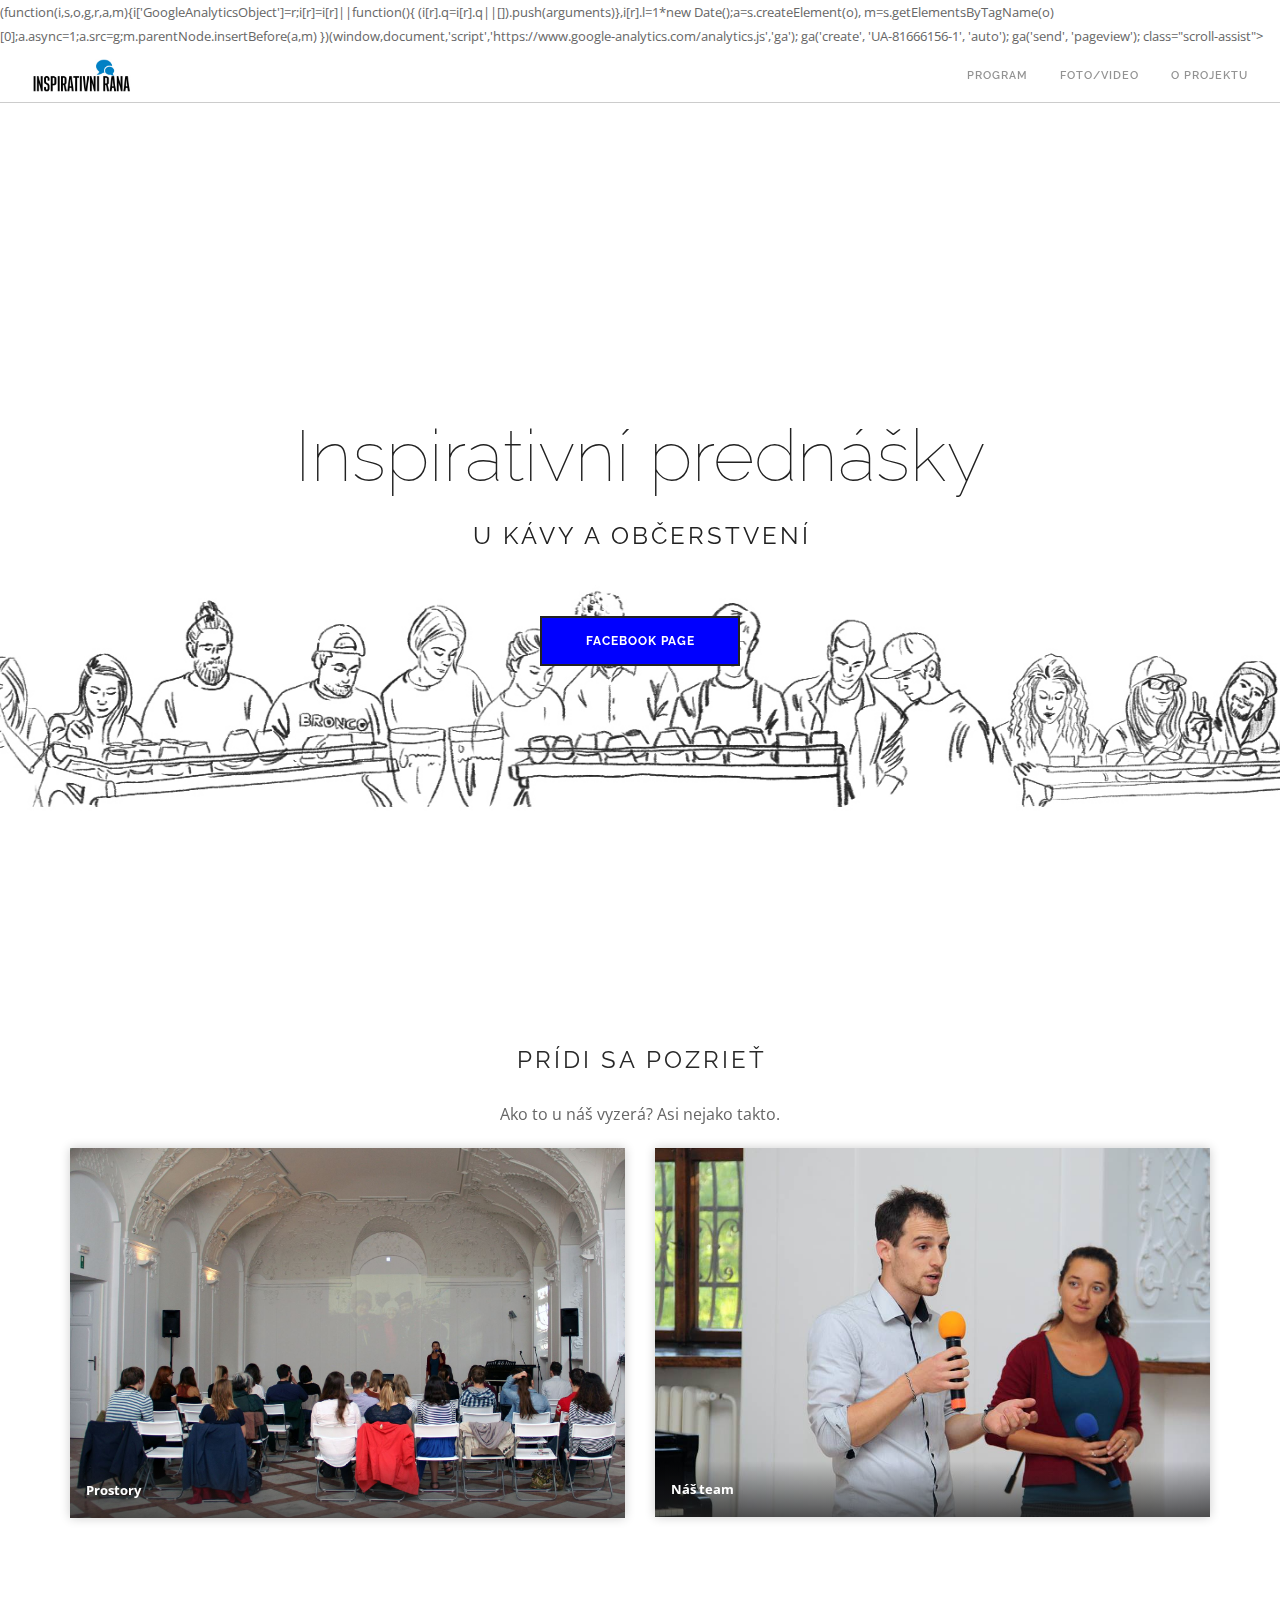
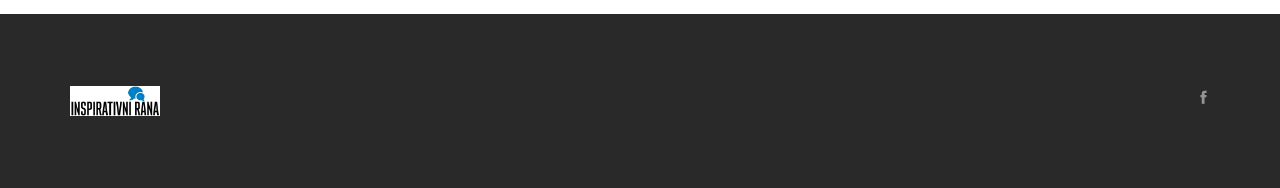
==== commit 5fec853e: "google analytics" ====
--- a/index.html
+++ b/index.html
@@ -2,7 +2,7 @@
 <html lang="en">
     <head>
         <meta charset="utf-8">
-        <title>Engeto Hackathon</title>
+        <title>Inspirativní rána</title>
         <meta name="viewport" content="width=device-width, initial-scale=1">
         <link href="css/bootstrap.css" rel="stylesheet" type="text/css" media="all" />
         <link href="css/themify-icons.css" rel="stylesheet" type="text/css" media="all" />
@@ -13,13 +13,24 @@
         <link href="css/custom.css" rel="stylesheet" type="text/css" media="all" />
         <link href='http://fonts.googleapis.com/css?family=Lato:300,400%7CRaleway:100,400,300,500,600,700%7COpen+Sans:400,500,600' rel='stylesheet' type='text/css'>
     </head>
-    <body class="scroll-assist">
+    <body <script>
+  (function(i,s,o,g,r,a,m){i['GoogleAnalyticsObject']=r;i[r]=i[r]||function(){
+  (i[r].q=i[r].q||[]).push(arguments)},i[r].l=1*new Date();a=s.createElement(o),
+  m=s.getElementsByTagName(o)[0];a.async=1;a.src=g;m.parentNode.insertBefore(a,m)
+  })(window,document,'script','https://www.google-analytics.com/analytics.js','ga');
+
+  ga('create', 'UA-81666156-1', 'auto');
+  ga('send', 'pageview');
+
+</script>
+class="scroll-assist">
         <div class="nav-container">
-            <nav class="bg-dark">
+            <nav>
                 <div class="nav-bar">
                     <div class="module left">
                         <a href="index.html">
-                            <img class="logo logo-dark" alt="Engeto Hackathon" src="img/hackathon_black.png" />
+                            <img class="logo logo-light" alt="Engeto Hackathon" src="img/inspi_rana.png" />
+                            <img class="logo logo-dark" alt="Engeto Hackathon" src="img/inspi_rana.png" />
                         </a>
                     </div>
                     <div class="module widget-handle mobile-toggle right visible-sm visible-xs">
@@ -29,44 +40,23 @@
                         <div class="module left">
                             <ul class="menu">
                                 <li>
-                                    <a href="#">
-                                        o projektu
+                                    <a href="program.html">
+                                        Program
                                     </a>
                                 </li>
                                 <li>
-                                    <a href="#">
-                                        program
+                                    <a href="fotovideo.html">
+                                        Foto/Video
                                     </a>
                                 </li>
                                 <li>
-                                    <a href="#">
-                                        fotogaléria
-                                    </a>
-                                </li>
-                                <li>
-                                    <a href="elementy.html">
-                                        partneři
-                                    </a>
-                                </li>
-                                <li>
-                                    <a href="elementy.html">
-                                        kontakt
+                                    <a href="oprojektu.html">
+                                        O projektu
                                     </a>
                                 </li>
                             </ul>
                         </div>
                         <!--end of menu module-->
-                        <div class="module widget-handle search-widget-handle left">
-                            <div class="search">
-                                <i class="ti-search"></i>
-                                <span class="title">Search Site</span>
-                            </div>
-                            <div class="function">
-                                <form class="search-form">
-                                    <input type="text" placeholder="Píš sem" />
-                                </form>
-                            </div>
-                        </div>
                     </div>
                     <!--end of module group-->
                 </div>
@@ -77,29 +67,14 @@
                 <ul class="slides">
                     <li class="overlay image-bg bg-light">
                         <div class="background-image-holder">
-                            <img alt="image" class="background-image" src="img/rano28-2.jpg" />
+                            <img alt="image" class="background-image" src="img/inspi_back.jpg" />
                         </div>
                         <div class="container v-align-transform">
                             <div class="row">
                                 <div class="col-sm-10 col-sm-offset-1 text-center">
-                                    <img alt="image" class="" src="img/favicon.png" />
-                                    <h1 class="mb40 mb-xs-16 large">INSPIRATIVNÍ RÁNA</h1>
-                                    <h5 class="uppercase mb16">začni svůj den plný nápadů a idejí</h5>
-                          </div>
-                            <!--end of row-->
-                        </div>
-                        <!--end of container-->
-                    </li>
-                    <li class="overlay image-bg">
-                        <div class="background-image-holder">
-                            <img alt="image" class="background-image" src="img/rano28-3.jpg" />
-                        </div>
-                        <div class="container v-align-transform">
-                            <div class="row">
-                                <div class="col-sm-offset-1 text-center col-sm-10">
-                                    <h1 class="mb40 mb-xs-16 large">30. 8. 2016</h1>
-                                    <h5 class="uppercase mb16">Inspirativní ráno #35 s Petrem Švacarou</h5>
-                                    <h6 class="uppercase">Místodržitelský palác, Brno</h6>
+                                    <h1 class="mb40 mb-xs-16 large">Inspirativní prednášky</h1>
+                                    <h4 class="uppercase mb16">U kávy a občerstvení</h4>
+                                    <a class="btn btn-lg btn-blue mt40" href="https://www.facebook.com/inspirana" target="_blank">Facebook Page</a>
                                 </div>
                             </div>
                             <!--end of row-->
@@ -111,91 +86,47 @@
             <section>
                 <div class="container">
                     <div class="row">
-                        <div class="col-sm-12 text-center">
-                            <h4 class="uppercase mb16">Inspirativní rána</h4>
-                            <p class="lead mb64">
-                              Vyslechnete si inspirativní přednášky u kávy a občerstvení a začnite svůj den plný nápadů a idejí!
+                        <div class="col-md-8 col-md-offset-2 col-sm-10 col-sm-offset-1 text-center">
+                            <h4 class="uppercase mb16">Prídi sa pozrieť</h4>
+                            <p class="lead mb80">
+                                Ako to u náš vyzerá? Asi nejako takto.
                             </p>
                         </div>
                     </div>
-                    <!--end of row-->
-                    <div class="row">
-                        <div class="col-sm-12">
-                            <div class="show-grid mb32" data-toggle="tooltip" data-placement="top" title=".col-sm-12">
-                                <h5 class="uppercase">Co jsou Inspirativní rána?</h5>
-                                <p>
-                                    Inspirativní rána znamenají setkávání s osobnostmi, které mají co říct. Jde o mladý brněnský projekt, jehož cílem je vytvářet příjemné prostředí pro rozšiřování obzorů a navazování nových kontaktů. Vstupné je dobrovolné a navíc vám vždy nabídneme i malé občerstvení. Začněte svůj den jinak!
-                                </p>
+                    <div class="row mb64 mb-xs-32">
+                        <div class="col-sm-6">
+                            <div class="image-caption cast-shadow mb-xs-32">
+                                <img alt="Captioned Image" src="img/prostory.jpg" />
+                                <div class="caption">
+                                    <p>
+                                        <strong>Prostory</strong>
+                                    </p>
+                                </div>
+                            </div>
+                        </div>
+                        <div class="col-sm-6">
+                            <div class="image-caption cast-shadow mb-xs-32">
+                                <img alt="Captioned Image" src="img/nas_tim.jpg" />
+                                <div class="caption">
+                                    <p>
+                                        <strong>Náš team</strong>
+                                    </p>
+                                </div>
                             </div>
                         </div>
                     </div>
-                    <!--end of row-->
-                    <div class="row">
-                        <div class="col-sm-12">
-                            <div class="show-grid mb32" data-toggle="tooltip" data-placement="top" title=".col-sm-6">
-                                <h5 class="uppercase">Jak probíhá klasické Inspirativní ráno?</h5>
-                                <p>
-                                    My jsme na místě (v Místodržitelském paláci Moravské galerie v Brně) již kolem sedmé hodiny ranní a vše pro vás připravujeme. Zpravidla v osm hodin přichází náš host (tedy aktuální přednášející), aby si přichystal vše potřebné. Nejdůležitější aktéry (tedy vás, návštěvníky) vpouštíme do sálu po čtvrt na devět. V tuto chvíli máte prostor dát si kávu nebo něco na zub a poklábosit mezi sebou. Po půl deváté začíná přednáška, která trvá maximálně půl hodiny, a pak následuje případná podobně dlouhá diskuze. Celkově se tak pohodlně vejdeme do devadesáti minut, a vy tak můžete směle vykročit vstříc svému studijnímu či pracovnímu dni ještě před desátou hodinou! A perfektně naladění :-) 
-                                </p>
-                           </div>
-                           <div class="row">
-                        <div class="col-sm-12">
-                            <div class="show-grid mb32" data-toggle="tooltip" data-placement="top" title=".col-sm-12">
-                                <h5 class="uppercase">Jak často se akce konají?</h5>
-                                <p>
-                                    Inspirativní rána se v tomto školním roce (2014/15) budou konat jednou měsíčně, vždy spíše v druhé polovině měsíce. Kromě toho se ještě rýsují speciální akce nad rámec klasický rán, a to pod hlavičkou InspiRána Special Event. Jednu takovou jste mohli navštívit již na konci předchozí sezony (Promítání absolventských filmů studentů UTB ze Zlína), a že se vás tam sešlo hodně!
-                                </p>
-                                 </div>
-                        </div>
-                        </div>
-                         <div class="row">
-                        <div class="col-sm-12">
-                            <div class="show-grid mb32" data-toggle="tooltip" data-placement="top" title=".col-sm-6">
-                                <h5 class="uppercase">Jak se to vůbec stalo, že tu dnes máme Inspirativní rána?</h5>
-                                <p>
-                                    Naše rána fungují už něco málo přes rok. Nejdříve tu byl Matúš Labanc, který započal naše dějiny vytvořením svého producentského záměru v rámci dokončování studia Divadelního managementu na Divadelní fakultě JAMU v Brně (producentský záměr je jednou ze tří závěrečných prací, vedle diplomové práce a dokumentace absolventského výkonu). Matúš se rozhodl, že když už má něco vymýšlet a psát, tak proč to rovnou i nezrealizovat, a přizval k sobě pár studentek stejného oboru. Proběhl pilotní projekt tří rán, tenkrát ještě pod starým názvem Kreativní rána, který ověřil funkčnost konceptu. To bylo před letními prázdninami roku 2013.
-                                    Po prázdninách se nám podařilo získat grant od Nadace Vodafone Česká Republika, díky kterému již nic nebránilo začít novou sezonu, kdy se po celý školní rok konala Inspirativní rána zpravidla dvakrát do měsíce. Na základě partnerství s Moravskou galerií v Brně se domovským prostorem projektu stal Místodržitelský palác na Moravském náměstí. Občerstvení bylo celou dobu zajišťováno ve spolupráci s prodejnou Sklizeno a internetovým obchodem Čerstvá káva.
-                                    Druhou sezonu začínáme koncem září a tentokrát zatím žádnou finanční podporou nedisponujeme. Přesto máme s Inspirativními rány spoustu plánů a už se na vás na všechny moc těšíme!
-                                </p>
-                            </div>
-                        </div>
-                    </div>
-                    <!--end of row-->
-                    <div class="row">
-                        <div class="col-sm-12">
-                            <div class="show-grid mb32" data-toggle="tooltip" data-placement="top" title=".col-sm-4">
-                            
-                            </div>
-                    <!--end of row-->
-                    </div>
-                </div>
-                <!--end of container-->
-            </section>
-            
-            <section>
-                <div class="text-center">
-            
-                </div>
-                <div class="text-center">
-                    <h6 class="uppercase">Přidejte se k nám</h6>
-                </div>
-                </div>
                 </div>
             </section>
             <footer class="footer-1 bg-dark">
                 <div class="container">
                     <div class="row">
                         <div class="col-sm-3">
+                            <img alt="Logo" class="logo" src="img/inspi_rana.png" />
                         </div>
                         <div class="col-md-offset-6 col-sm-3 text-right">
                             <ul class="list-inline social-list">
                                 <li>
-                                    <a href="https://twitter.com/EngetoAcademy" target="_blank">
-                                        <i class="ti-twitter-alt"></i>
-                                    </a>
-                                </li>
-                                <li>
-                                    <a href="https://www.facebook.com/engetocom/" target="_blank">
+                                    <a href="https://www.facebook.com/inspirana" target="_blank">
                                         <i class="ti-facebook"></i>
                                     </a>
                                 </li>
@@ -207,19 +138,7 @@
                 <!--end of container-->
             </footer>
         </div>
-        <!-- Odkomentuj tento element, môžeš ho na hackathone použiť, napríklad na promo nasledujúceho inspiratívneho rána.
-        <div class="modal-strip bg-white">
-            <div class="container">
-                <div class="row">
-                    <div class="col-sm-12 overflow-hidden">
-                        <i class="ti-announcement icon icon-sm pull-left color-primary"></i>
-                        <p class="mb0 pull-left">
-                            <strong>Dňa 28. 9. 2016 od 8:00</strong> na Malinovského námestí sa uskutoční naše ďalšie stretnutie!</p>
-                        <a class="btn btn-sm btn-filled mb0" href="#">Chcem sa zúčastniť</a>
-                    </div>
-                </div>
-            </div>
-        -->
+
         </div>
         <!--end modal strip-->
         <script src="js/jquery.min.js"></script>
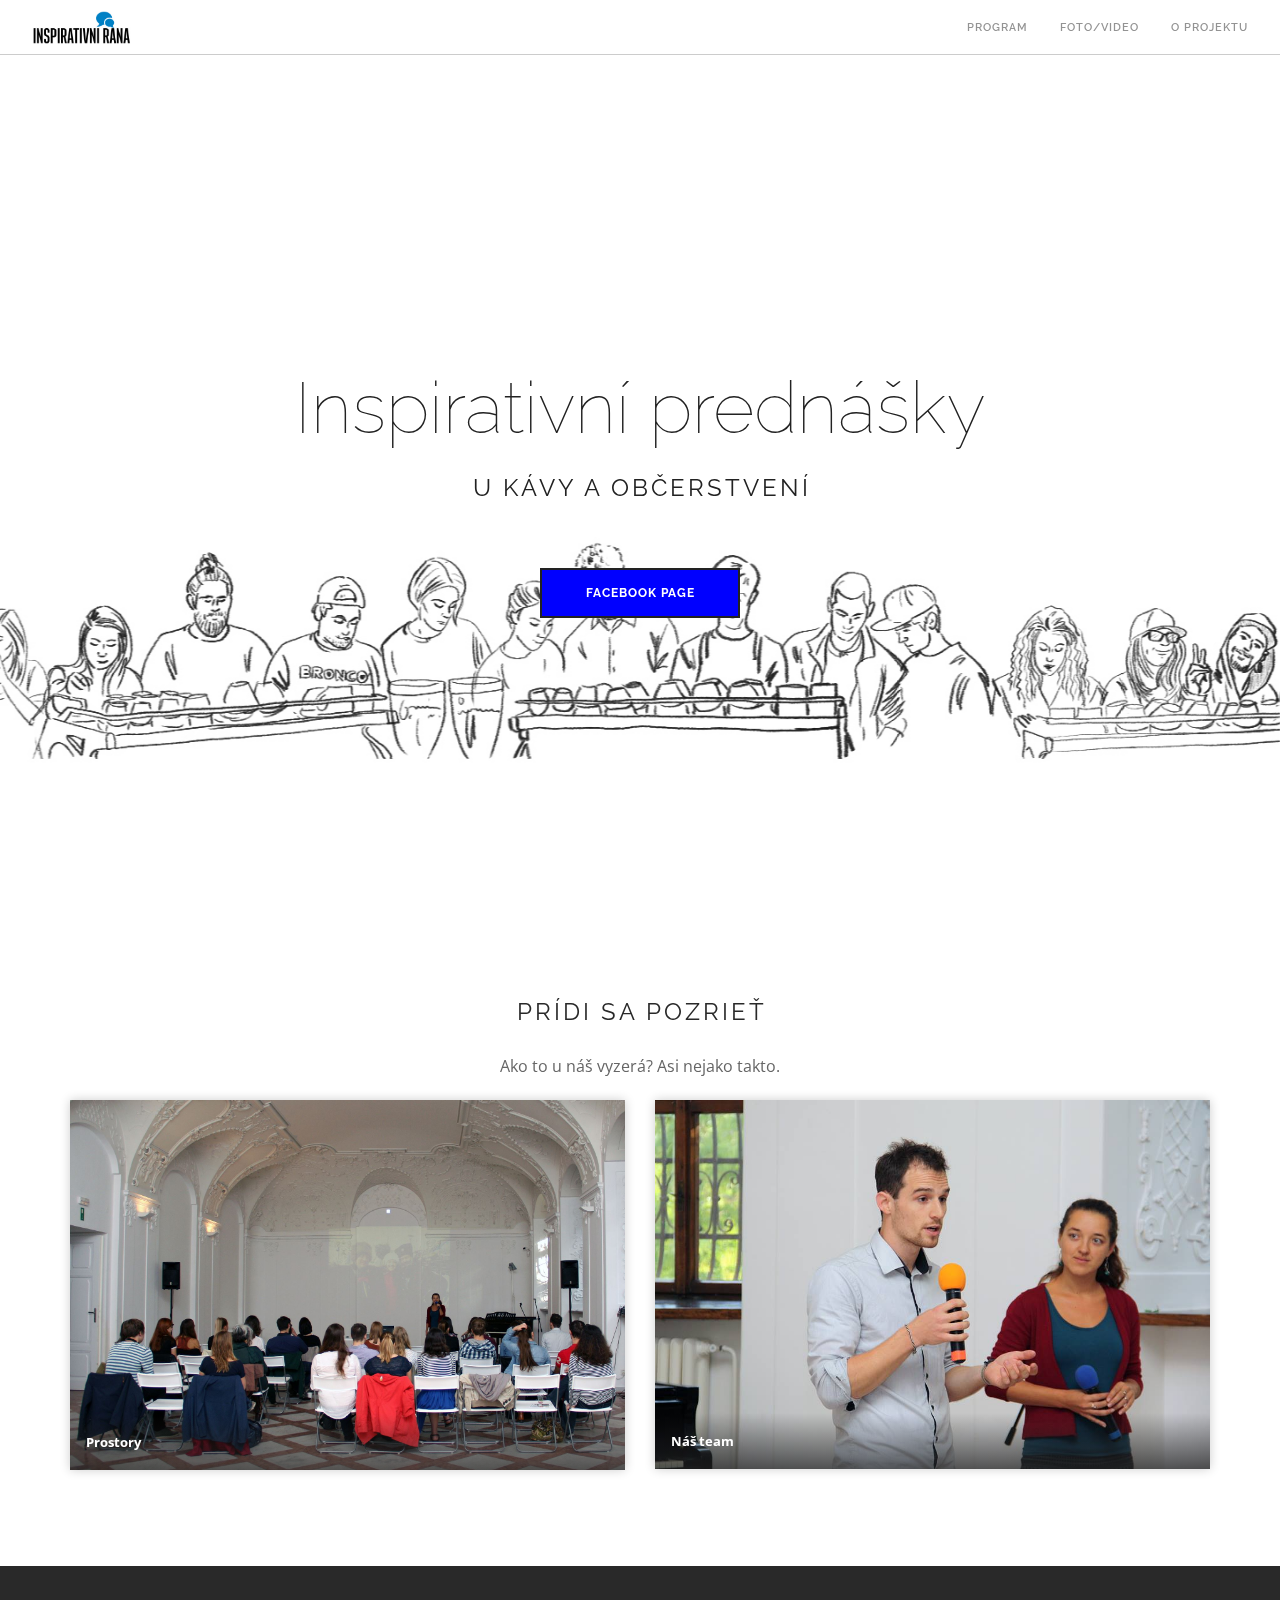
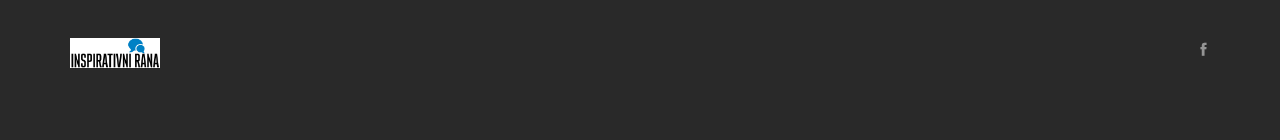
==== commit 9e4bd219: "google analytics pokus2" ====
--- a/index.html
+++ b/index.html
@@ -13,7 +13,8 @@
         <link href="css/custom.css" rel="stylesheet" type="text/css" media="all" />
         <link href='http://fonts.googleapis.com/css?family=Lato:300,400%7CRaleway:100,400,300,500,600,700%7COpen+Sans:400,500,600' rel='stylesheet' type='text/css'>
     </head>
-    <body <script>
+    <body class="scroll-assist">
+    <script>
   (function(i,s,o,g,r,a,m){i['GoogleAnalyticsObject']=r;i[r]=i[r]||function(){
   (i[r].q=i[r].q||[]).push(arguments)},i[r].l=1*new Date();a=s.createElement(o),
   m=s.getElementsByTagName(o)[0];a.async=1;a.src=g;m.parentNode.insertBefore(a,m)
@@ -23,7 +24,6 @@
   ga('send', 'pageview');
 
 </script>
-class="scroll-assist">
         <div class="nav-container">
             <nav>
                 <div class="nav-bar">
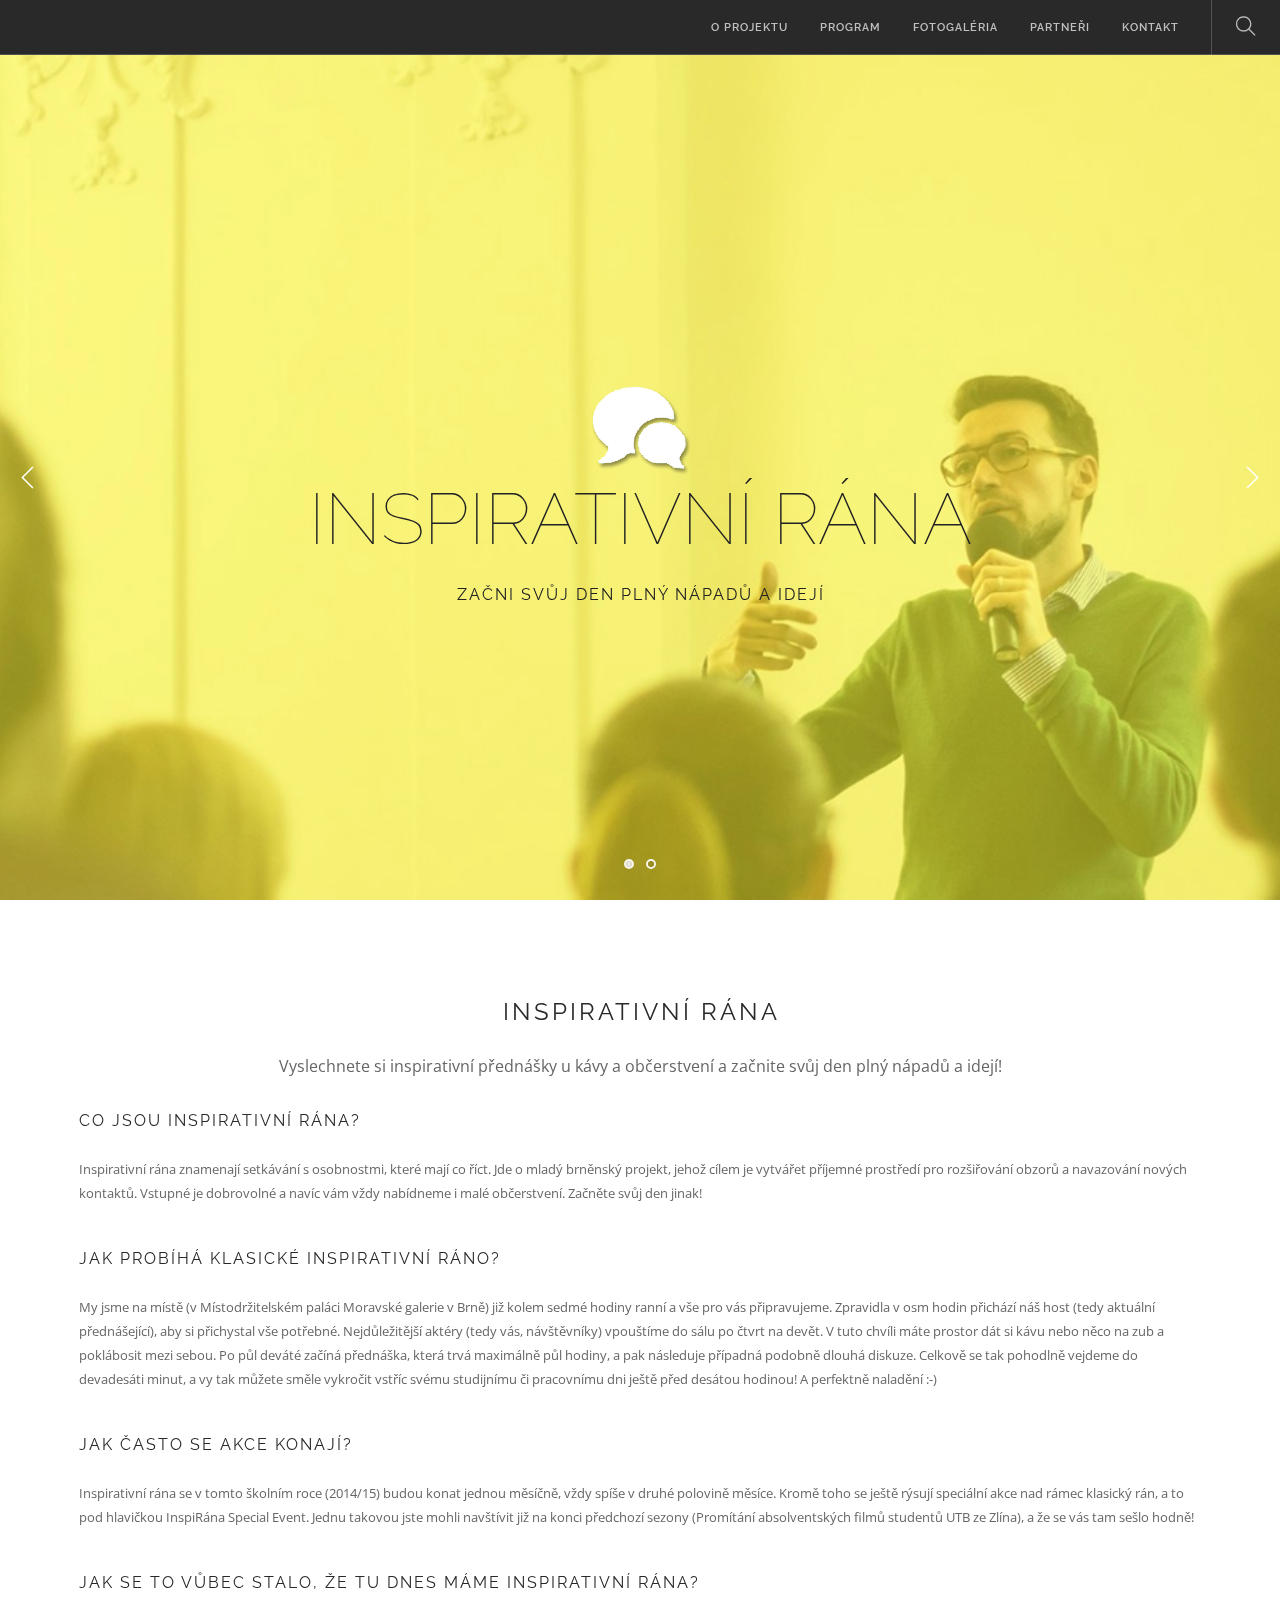
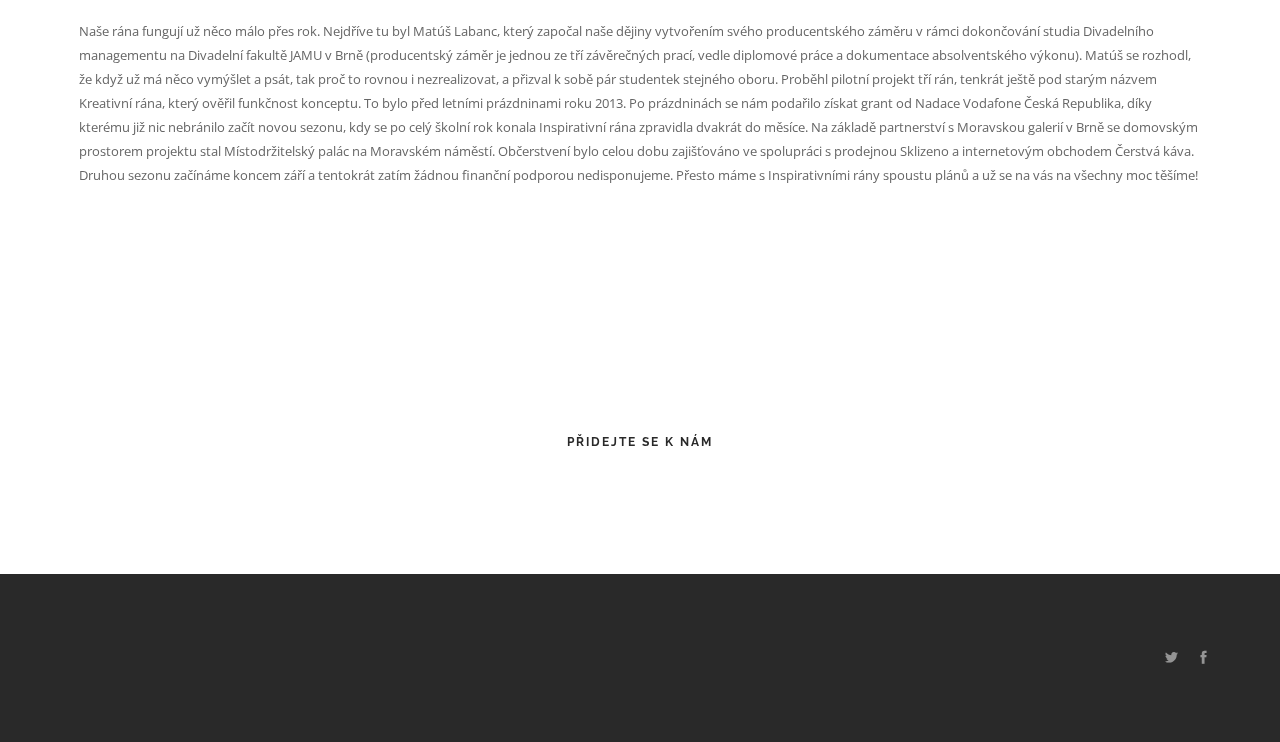
==== commit 03c2a82c: "inspirativni rana web 2" ====
--- a/index.html
+++ b/index.html
@@ -2,7 +2,7 @@
 <html lang="en">
     <head>
         <meta charset="utf-8">
-        <title>Inspirativní rána</title>
+        <title>Engeto Hackathon</title>
         <meta name="viewport" content="width=device-width, initial-scale=1">
         <link href="css/bootstrap.css" rel="stylesheet" type="text/css" media="all" />
         <link href="css/themify-icons.css" rel="stylesheet" type="text/css" media="all" />
@@ -14,23 +14,12 @@
         <link href='http://fonts.googleapis.com/css?family=Lato:300,400%7CRaleway:100,400,300,500,600,700%7COpen+Sans:400,500,600' rel='stylesheet' type='text/css'>
     </head>
     <body class="scroll-assist">
-    <script>
-  (function(i,s,o,g,r,a,m){i['GoogleAnalyticsObject']=r;i[r]=i[r]||function(){
-  (i[r].q=i[r].q||[]).push(arguments)},i[r].l=1*new Date();a=s.createElement(o),
-  m=s.getElementsByTagName(o)[0];a.async=1;a.src=g;m.parentNode.insertBefore(a,m)
-  })(window,document,'script','https://www.google-analytics.com/analytics.js','ga');
-
-  ga('create', 'UA-81666156-1', 'auto');
-  ga('send', 'pageview');
-
-</script>
         <div class="nav-container">
-            <nav>
+            <nav class="bg-dark">
                 <div class="nav-bar">
                     <div class="module left">
                         <a href="index.html">
-                            <img class="logo logo-light" alt="Engeto Hackathon" src="img/inspi_rana.png" />
-                            <img class="logo logo-dark" alt="Engeto Hackathon" src="img/inspi_rana.png" />
+                            <img class="logo logo-dark" alt="Engeto Hackathon" src="img/hackathon_black.png" />
                         </a>
                     </div>
                     <div class="module widget-handle mobile-toggle right visible-sm visible-xs">
@@ -40,23 +29,44 @@
                         <div class="module left">
                             <ul class="menu">
                                 <li>
-                                    <a href="program.html">
-                                        Program
-                                    </a>
-                                </li>
-                                <li>
-                                    <a href="fotovideo.html">
-                                        Foto/Video
-                                    </a>
-                                </li>
-                                <li>
-                                    <a href="oprojektu.html">
-                                        O projektu
+                                    <a href="#">
+                                        o projektu
+                                    </a>
+                                </li>
+                                <li>
+                                    <a href="#">
+                                        program
+                                    </a>
+                                </li>
+                                <li>
+                                    <a href="#">
+                                        fotogaléria
+                                    </a>
+                                </li>
+                                <li>
+                                    <a href="elementy.html">
+                                        partneři
+                                    </a>
+                                </li>
+                                <li>
+                                    <a href="elementy.html">
+                                        kontakt
                                     </a>
                                 </li>
                             </ul>
                         </div>
                         <!--end of menu module-->
+                        <div class="module widget-handle search-widget-handle left">
+                            <div class="search">
+                                <i class="ti-search"></i>
+                                <span class="title">Search Site</span>
+                            </div>
+                            <div class="function">
+                                <form class="search-form">
+                                    <input type="text" placeholder="Píš sem" />
+                                </form>
+                            </div>
+                        </div>
                     </div>
                     <!--end of module group-->
                 </div>
@@ -67,14 +77,29 @@
                 <ul class="slides">
                     <li class="overlay image-bg bg-light">
                         <div class="background-image-holder">
-                            <img alt="image" class="background-image" src="img/inspi_back.jpg" />
+                            <img alt="image" class="background-image" src="img/rano28-2.jpg" />
                         </div>
                         <div class="container v-align-transform">
                             <div class="row">
                                 <div class="col-sm-10 col-sm-offset-1 text-center">
-                                    <h1 class="mb40 mb-xs-16 large">Inspirativní prednášky</h1>
-                                    <h4 class="uppercase mb16">U kávy a občerstvení</h4>
-                                    <a class="btn btn-lg btn-blue mt40" href="https://www.facebook.com/inspirana" target="_blank">Facebook Page</a>
+                                    <img alt="image" class="" src="img/favicon.png" />
+                                    <h1 class="mb40 mb-xs-16 large">INSPIRATIVNÍ RÁNA</h1>
+                                    <h5 class="uppercase mb16">začni svůj den plný nápadů a idejí</h5>
+                          </div>
+                            <!--end of row-->
+                        </div>
+                        <!--end of container-->
+                    </li>
+                    <li class="overlay image-bg">
+                        <div class="background-image-holder">
+                            <img alt="image" class="background-image" src="img/rano28-3.jpg" />
+                        </div>
+                        <div class="container v-align-transform">
+                            <div class="row">
+                                <div class="col-sm-offset-1 text-center col-sm-10">
+                                    <h1 class="mb40 mb-xs-16 large">30. 8. 2016</h1>
+                                    <h5 class="uppercase mb16">Inspirativní ráno #35 s Petrem Švacarou</h5>
+                                    <h6 class="uppercase">Místodržitelský palác, Brno</h6>
                                 </div>
                             </div>
                             <!--end of row-->
@@ -86,47 +111,91 @@
             <section>
                 <div class="container">
                     <div class="row">
-                        <div class="col-md-8 col-md-offset-2 col-sm-10 col-sm-offset-1 text-center">
-                            <h4 class="uppercase mb16">Prídi sa pozrieť</h4>
-                            <p class="lead mb80">
-                                Ako to u náš vyzerá? Asi nejako takto.
+                        <div class="col-sm-12 text-center">
+                            <h4 class="uppercase mb16">Inspirativní rána</h4>
+                            <p class="lead mb64">
+                              Vyslechnete si inspirativní přednášky u kávy a občerstvení a začnite svůj den plný nápadů a idejí!
                             </p>
                         </div>
                     </div>
-                    <div class="row mb64 mb-xs-32">
-                        <div class="col-sm-6">
-                            <div class="image-caption cast-shadow mb-xs-32">
-                                <img alt="Captioned Image" src="img/prostory.jpg" />
-                                <div class="caption">
-                                    <p>
-                                        <strong>Prostory</strong>
-                                    </p>
-                                </div>
-                            </div>
-                        </div>
-                        <div class="col-sm-6">
-                            <div class="image-caption cast-shadow mb-xs-32">
-                                <img alt="Captioned Image" src="img/nas_tim.jpg" />
-                                <div class="caption">
-                                    <p>
-                                        <strong>Náš team</strong>
-                                    </p>
-                                </div>
-                            </div>
-                        </div>
-                    </div>
+                    <!--end of row-->
+                    <div class="row">
+                        <div class="col-sm-12">
+                            <div class="show-grid mb32" data-toggle="tooltip" data-placement="top" title=".col-sm-12">
+                                <h5 class="uppercase">Co jsou Inspirativní rána?</h5>
+                                <p>
+                                    Inspirativní rána znamenají setkávání s osobnostmi, které mají co říct. Jde o mladý brněnský projekt, jehož cílem je vytvářet příjemné prostředí pro rozšiřování obzorů a navazování nových kontaktů. Vstupné je dobrovolné a navíc vám vždy nabídneme i malé občerstvení. Začněte svůj den jinak!
+                                </p>
+                            </div>
+                        </div>
+                    </div>
+                    <!--end of row-->
+                    <div class="row">
+                        <div class="col-sm-12">
+                            <div class="show-grid mb32" data-toggle="tooltip" data-placement="top" title=".col-sm-6">
+                                <h5 class="uppercase">Jak probíhá klasické Inspirativní ráno?</h5>
+                                <p>
+                                    My jsme na místě (v Místodržitelském paláci Moravské galerie v Brně) již kolem sedmé hodiny ranní a vše pro vás připravujeme. Zpravidla v osm hodin přichází náš host (tedy aktuální přednášející), aby si přichystal vše potřebné. Nejdůležitější aktéry (tedy vás, návštěvníky) vpouštíme do sálu po čtvrt na devět. V tuto chvíli máte prostor dát si kávu nebo něco na zub a poklábosit mezi sebou. Po půl deváté začíná přednáška, která trvá maximálně půl hodiny, a pak následuje případná podobně dlouhá diskuze. Celkově se tak pohodlně vejdeme do devadesáti minut, a vy tak můžete směle vykročit vstříc svému studijnímu či pracovnímu dni ještě před desátou hodinou! A perfektně naladění :-) 
+                                </p>
+                           </div>
+                           <div class="row">
+                        <div class="col-sm-12">
+                            <div class="show-grid mb32" data-toggle="tooltip" data-placement="top" title=".col-sm-12">
+                                <h5 class="uppercase">Jak často se akce konají?</h5>
+                                <p>
+                                    Inspirativní rána se v tomto školním roce (2014/15) budou konat jednou měsíčně, vždy spíše v druhé polovině měsíce. Kromě toho se ještě rýsují speciální akce nad rámec klasický rán, a to pod hlavičkou InspiRána Special Event. Jednu takovou jste mohli navštívit již na konci předchozí sezony (Promítání absolventských filmů studentů UTB ze Zlína), a že se vás tam sešlo hodně!
+                                </p>
+                                 </div>
+                        </div>
+                        </div>
+                         <div class="row">
+                        <div class="col-sm-12">
+                            <div class="show-grid mb32" data-toggle="tooltip" data-placement="top" title=".col-sm-6">
+                                <h5 class="uppercase">Jak se to vůbec stalo, že tu dnes máme Inspirativní rána?</h5>
+                                <p>
+                                    Naše rána fungují už něco málo přes rok. Nejdříve tu byl Matúš Labanc, který započal naše dějiny vytvořením svého producentského záměru v rámci dokončování studia Divadelního managementu na Divadelní fakultě JAMU v Brně (producentský záměr je jednou ze tří závěrečných prací, vedle diplomové práce a dokumentace absolventského výkonu). Matúš se rozhodl, že když už má něco vymýšlet a psát, tak proč to rovnou i nezrealizovat, a přizval k sobě pár studentek stejného oboru. Proběhl pilotní projekt tří rán, tenkrát ještě pod starým názvem Kreativní rána, který ověřil funkčnost konceptu. To bylo před letními prázdninami roku 2013.
+                                    Po prázdninách se nám podařilo získat grant od Nadace Vodafone Česká Republika, díky kterému již nic nebránilo začít novou sezonu, kdy se po celý školní rok konala Inspirativní rána zpravidla dvakrát do měsíce. Na základě partnerství s Moravskou galerií v Brně se domovským prostorem projektu stal Místodržitelský palác na Moravském náměstí. Občerstvení bylo celou dobu zajišťováno ve spolupráci s prodejnou Sklizeno a internetovým obchodem Čerstvá káva.
+                                    Druhou sezonu začínáme koncem září a tentokrát zatím žádnou finanční podporou nedisponujeme. Přesto máme s Inspirativními rány spoustu plánů a už se na vás na všechny moc těšíme!
+                                </p>
+                            </div>
+                        </div>
+                    </div>
+                    <!--end of row-->
+                    <div class="row">
+                        <div class="col-sm-12">
+                            <div class="show-grid mb32" data-toggle="tooltip" data-placement="top" title=".col-sm-4">
+                            
+                            </div>
+                    <!--end of row-->
+                    </div>
+                </div>
+                <!--end of container-->
+            </section>
+            
+            <section>
+                <div class="text-center">
+            
+                </div>
+                <div class="text-center">
+                    <h6 class="uppercase">Přidejte se k nám</h6>
+                </div>
+                </div>
                 </div>
             </section>
             <footer class="footer-1 bg-dark">
                 <div class="container">
                     <div class="row">
                         <div class="col-sm-3">
-                            <img alt="Logo" class="logo" src="img/inspi_rana.png" />
                         </div>
                         <div class="col-md-offset-6 col-sm-3 text-right">
                             <ul class="list-inline social-list">
                                 <li>
-                                    <a href="https://www.facebook.com/inspirana" target="_blank">
+                                    <a href="https://twitter.com/EngetoAcademy" target="_blank">
+                                        <i class="ti-twitter-alt"></i>
+                                    </a>
+                                </li>
+                                <li>
+                                    <a href="https://www.facebook.com/engetocom/" target="_blank">
                                         <i class="ti-facebook"></i>
                                     </a>
                                 </li>
@@ -138,7 +207,19 @@
                 <!--end of container-->
             </footer>
         </div>
-
+        <!-- Odkomentuj tento element, môžeš ho na hackathone použiť, napríklad na promo nasledujúceho inspiratívneho rána.
+        <div class="modal-strip bg-white">
+            <div class="container">
+                <div class="row">
+                    <div class="col-sm-12 overflow-hidden">
+                        <i class="ti-announcement icon icon-sm pull-left color-primary"></i>
+                        <p class="mb0 pull-left">
+                            <strong>Dňa 28. 9. 2016 od 8:00</strong> na Malinovského námestí sa uskutoční naše ďalšie stretnutie!</p>
+                        <a class="btn btn-sm btn-filled mb0" href="#">Chcem sa zúčastniť</a>
+                    </div>
+                </div>
+            </div>
+        -->
         </div>
         <!--end modal strip-->
         <script src="js/jquery.min.js"></script>
